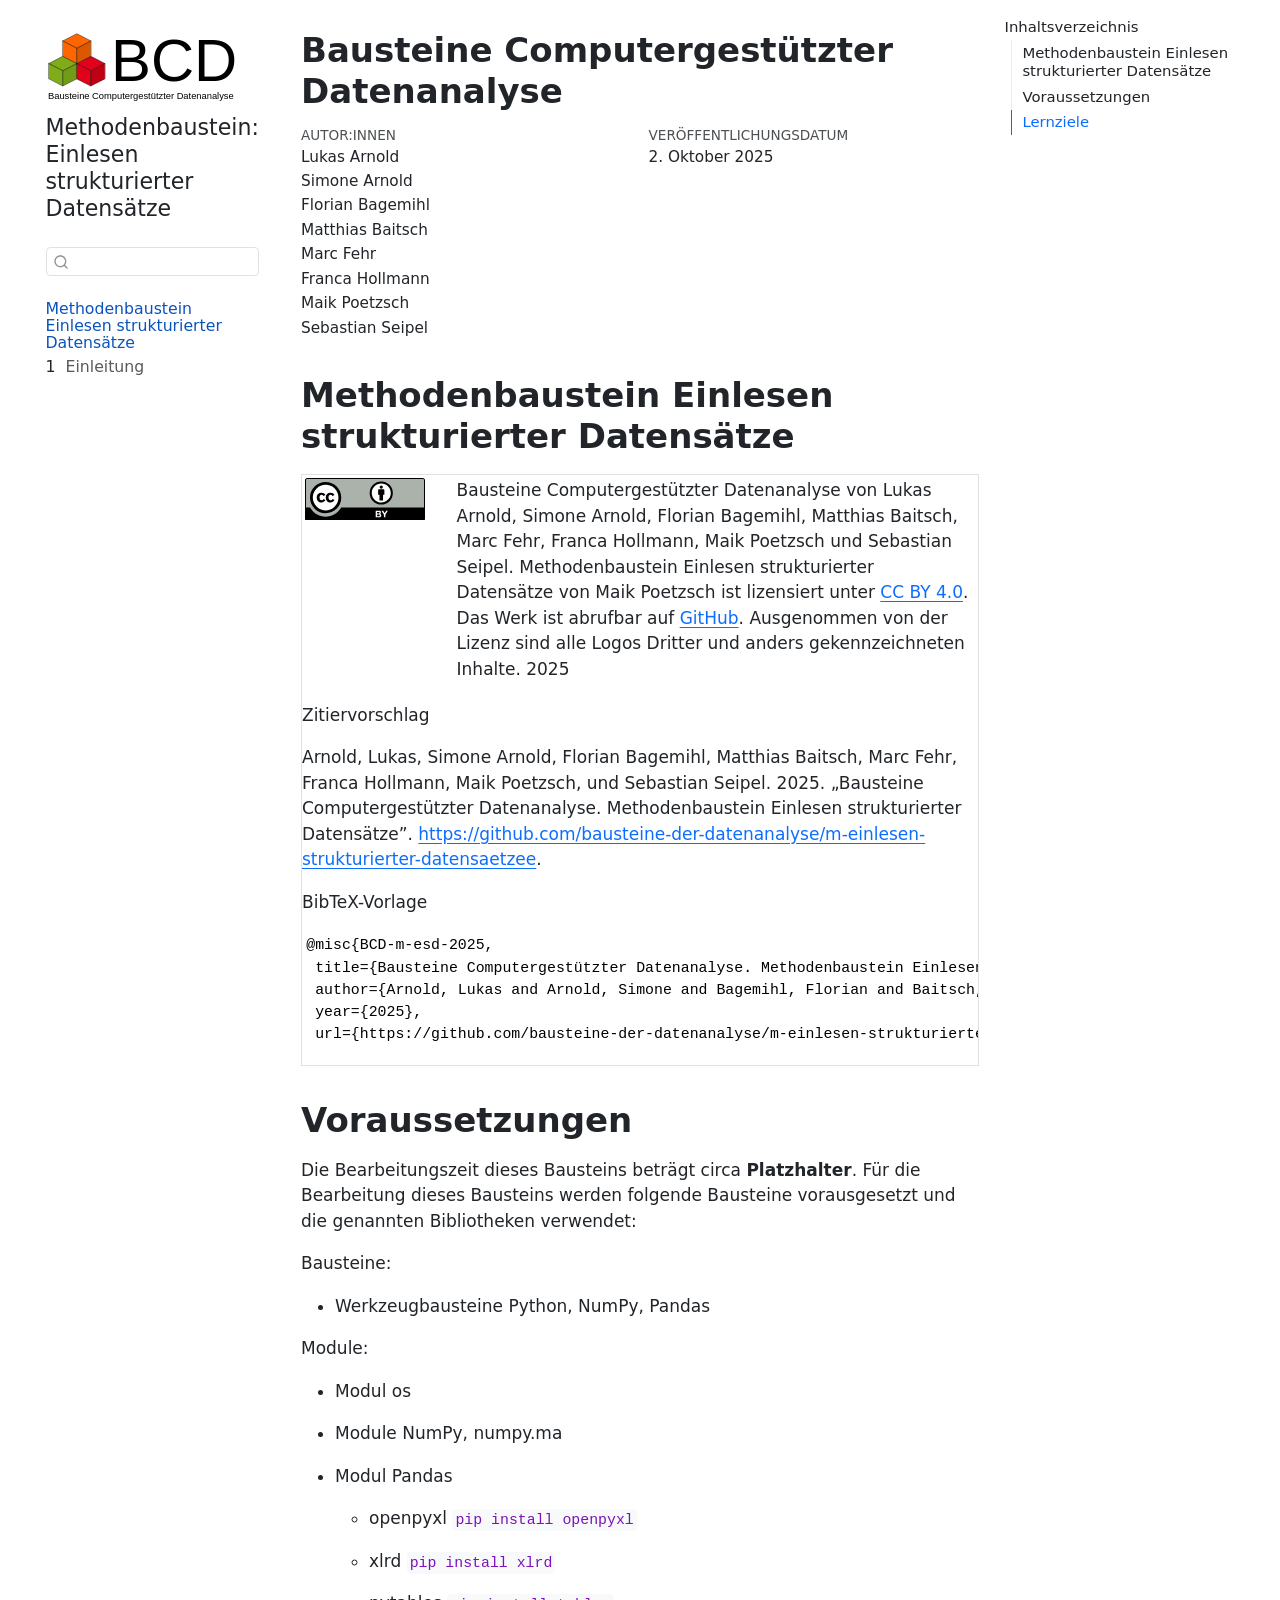
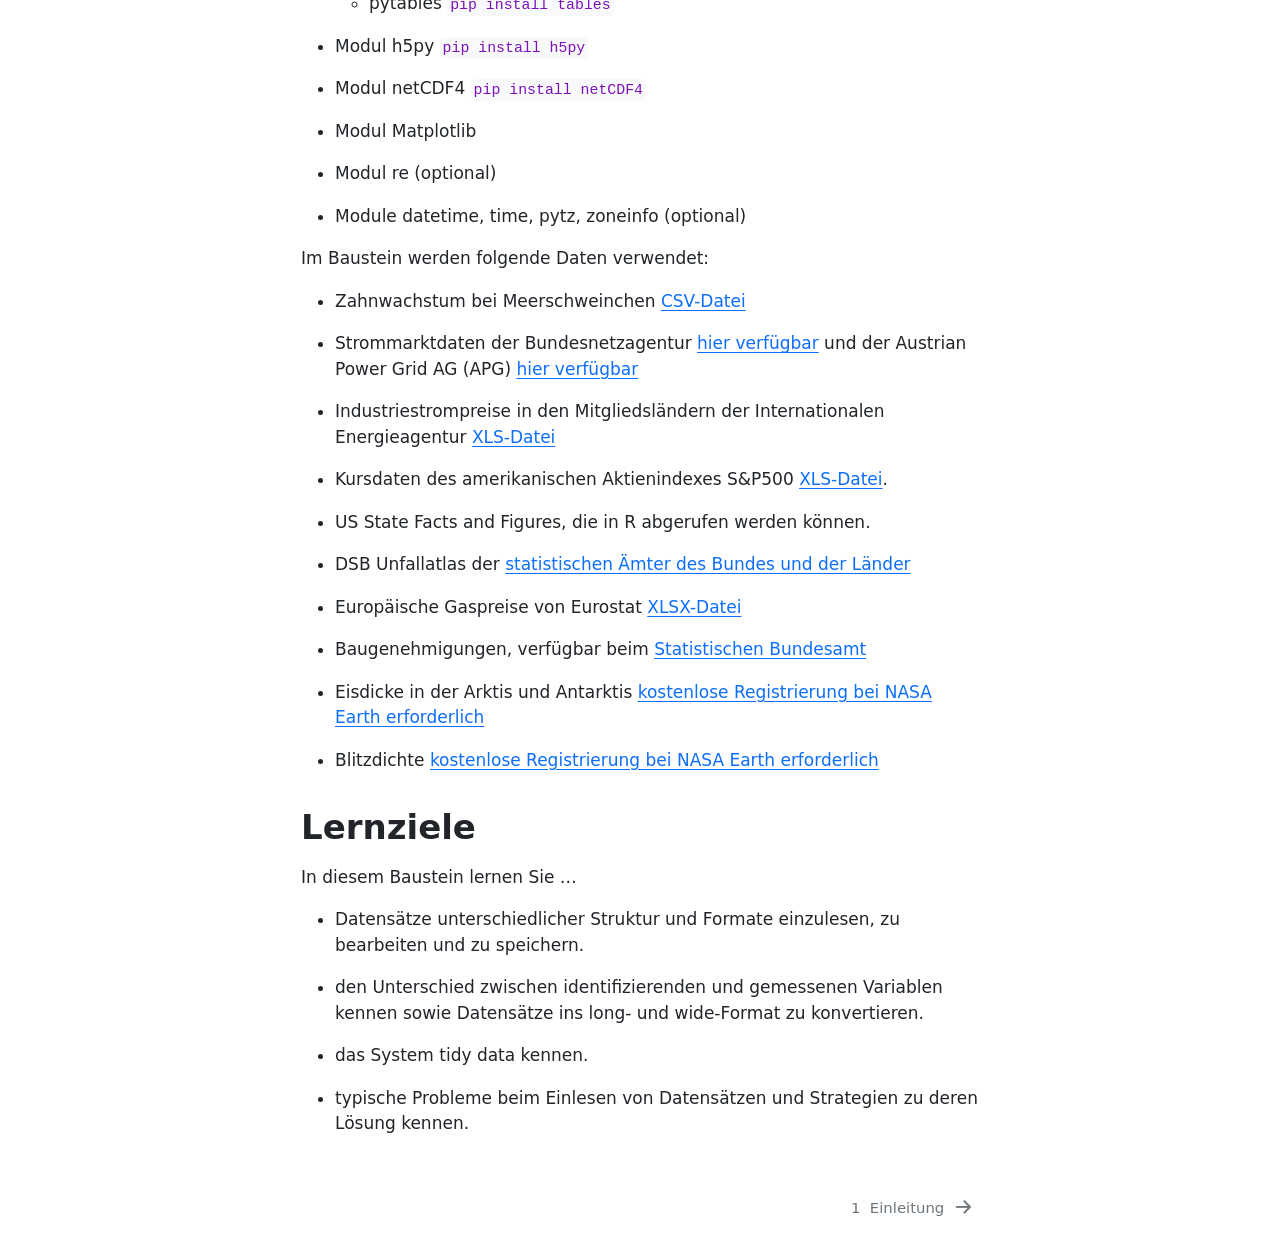
==== output/book/index.html @ f9f93ad9 "copy with englisch skript" ====
<!DOCTYPE html>
<html xmlns="http://www.w3.org/1999/xhtml" lang="de" xml:lang="de"><head>

<meta charset="utf-8">
<meta name="generator" content="quarto-1.6.42">

<meta name="viewport" content="width=device-width, initial-scale=1.0, user-scalable=yes">

<meta name="author" content="Lukas Arnold">
<meta name="author" content="Simone Arnold">
<meta name="author" content="Florian Bagemihl">
<meta name="author" content="Matthias Baitsch">
<meta name="author" content="Marc Fehr">
<meta name="author" content="Franca Hollmann">
<meta name="author" content="Maik Poetzsch">
<meta name="author" content="Sebastian Seipel">

<title>Bausteine Computergestützter Datenanalyse</title>
<style>
code{white-space: pre-wrap;}
span.smallcaps{font-variant: small-caps;}
div.columns{display: flex; gap: min(4vw, 1.5em);}
div.column{flex: auto; overflow-x: auto;}
div.hanging-indent{margin-left: 1.5em; text-indent: -1.5em;}
ul.task-list{list-style: none;}
ul.task-list li input[type="checkbox"] {
  width: 0.8em;
  margin: 0 0.8em 0.2em -1em; /* quarto-specific, see https://github.com/quarto-dev/quarto-cli/issues/4556 */ 
  vertical-align: middle;
}
</style>


<script src="site_libs/quarto-nav/quarto-nav.js"></script>
<script src="site_libs/quarto-nav/headroom.min.js"></script>
<script src="site_libs/clipboard/clipboard.min.js"></script>
<script src="site_libs/quarto-search/autocomplete.umd.js"></script>
<script src="site_libs/quarto-search/fuse.min.js"></script>
<script src="site_libs/quarto-search/quarto-search.js"></script>
<meta name="quarto:offset" content="./">
<link href="./skript/einlesen-strukturierter-datensaetze.html" rel="next">
<script src="site_libs/quarto-html/quarto.js"></script>
<script src="site_libs/quarto-html/popper.min.js"></script>
<script src="site_libs/quarto-html/tippy.umd.min.js"></script>
<script src="site_libs/quarto-html/anchor.min.js"></script>
<link href="site_libs/quarto-html/tippy.css" rel="stylesheet">
<link href="site_libs/quarto-html/quarto-syntax-highlighting-2f5df379a58b258e96c21c0638c20c03.css" rel="stylesheet" id="quarto-text-highlighting-styles">
<script src="site_libs/bootstrap/bootstrap.min.js"></script>
<link href="site_libs/bootstrap/bootstrap-icons.css" rel="stylesheet">
<link href="site_libs/bootstrap/bootstrap-41b50336b84d19d21e4f3e93c35ff765.min.css" rel="stylesheet" append-hash="true" id="quarto-bootstrap" data-mode="light">
<script id="quarto-search-options" type="application/json">{
  "location": "sidebar",
  "copy-button": false,
  "collapse-after": 3,
  "panel-placement": "start",
  "type": "textbox",
  "limit": 50,
  "keyboard-shortcut": [
    "f",
    "/",
    "s"
  ],
  "show-item-context": false,
  "language": {
    "search-no-results-text": "Keine Treffer",
    "search-matching-documents-text": "Treffer",
    "search-copy-link-title": "Link in die Suche kopieren",
    "search-hide-matches-text": "Zusätzliche Treffer verbergen",
    "search-more-match-text": "weitere Treffer in diesem Dokument",
    "search-more-matches-text": "weitere Treffer in diesem Dokument",
    "search-clear-button-title": "Zurücksetzen",
    "search-text-placeholder": "",
    "search-detached-cancel-button-title": "Abbrechen",
    "search-submit-button-title": "Abschicken",
    "search-label": "Suchen"
  }
}</script>
<link rel="shortcut icon" href="skript/00-bilder/favicon_bcd_new.svg">
<link rel="icon" type="image/x-icon" href="logo.ico">


</head>

<body class="nav-sidebar floating">

<div id="quarto-search-results"></div>
  <header id="quarto-header" class="headroom fixed-top">
  <nav class="quarto-secondary-nav">
    <div class="container-fluid d-flex">
      <button type="button" class="quarto-btn-toggle btn" data-bs-toggle="collapse" role="button" data-bs-target=".quarto-sidebar-collapse-item" aria-controls="quarto-sidebar" aria-expanded="false" aria-label="Seitenleiste umschalten" onclick="if (window.quartoToggleHeadroom) { window.quartoToggleHeadroom(); }">
        <i class="bi bi-layout-text-sidebar-reverse"></i>
      </button>
        <nav class="quarto-page-breadcrumbs" aria-label="breadcrumb"><ol class="breadcrumb"><li class="breadcrumb-item"><a href="./index.html">Methodenbaustein Einlesen strukturierter Datensätze</a></li></ol></nav>
        <a class="flex-grow-1" role="navigation" data-bs-toggle="collapse" data-bs-target=".quarto-sidebar-collapse-item" aria-controls="quarto-sidebar" aria-expanded="false" aria-label="Seitenleiste umschalten" onclick="if (window.quartoToggleHeadroom) { window.quartoToggleHeadroom(); }">      
        </a>
      <button type="button" class="btn quarto-search-button" aria-label="Suchen" onclick="window.quartoOpenSearch();">
        <i class="bi bi-search"></i>
      </button>
    </div>
  </nav>
</header>
<!-- content -->
<div id="quarto-content" class="quarto-container page-columns page-rows-contents page-layout-article">
<!-- sidebar -->
  <nav id="quarto-sidebar" class="sidebar collapse collapse-horizontal quarto-sidebar-collapse-item sidebar-navigation floating overflow-auto">
    <div class="pt-lg-2 mt-2 text-left sidebar-header sidebar-header-stacked">
      <a href="./index.html" class="sidebar-logo-link">
      <img src="./skript/00-bilder/logo_with_text_new.svg" alt="" class="sidebar-logo py-0 d-lg-inline d-none">
      </a>
    <div class="sidebar-title mb-0 py-0">
      <a href="./">Methodenbaustein: Einlesen strukturierter Datensätze</a> 
    </div>
      </div>
        <div class="mt-2 flex-shrink-0 align-items-center">
        <div class="sidebar-search">
        <div id="quarto-search" class="" title="Suchen"></div>
        </div>
        </div>
    <div class="sidebar-menu-container"> 
    <ul class="list-unstyled mt-1">
        <li class="sidebar-item">
  <div class="sidebar-item-container"> 
  <a href="./index.html" class="sidebar-item-text sidebar-link active">
 <span class="menu-text">Methodenbaustein Einlesen strukturierter Datensätze</span></a>
  </div>
</li>
        <li class="sidebar-item">
  <div class="sidebar-item-container"> 
  <a href="./skript/einlesen-strukturierter-datensaetze.html" class="sidebar-item-text sidebar-link">
 <span class="menu-text"><span class="chapter-number">1</span>&nbsp; <span class="chapter-title">Einleitung</span></span></a>
  </div>
</li>
    </ul>
    </div>
</nav>
<div id="quarto-sidebar-glass" class="quarto-sidebar-collapse-item" data-bs-toggle="collapse" data-bs-target=".quarto-sidebar-collapse-item"></div>
<!-- margin-sidebar -->
    <div id="quarto-margin-sidebar" class="sidebar margin-sidebar">
        <nav id="TOC" role="doc-toc" class="toc-active">
    <h2 id="toc-title">Inhaltsverzeichnis</h2>
   
  <ul>
  <li><a href="#methodenbaustein-einlesen-strukturierter-datensätze" id="toc-methodenbaustein-einlesen-strukturierter-datensätze" class="nav-link active" data-scroll-target="#methodenbaustein-einlesen-strukturierter-datensätze">Methodenbaustein Einlesen strukturierter Datensätze</a></li>
  <li><a href="#voraussetzungen" id="toc-voraussetzungen" class="nav-link" data-scroll-target="#voraussetzungen">Voraussetzungen</a></li>
  <li><a href="#lernziele" id="toc-lernziele" class="nav-link" data-scroll-target="#lernziele">Lernziele</a></li>
  </ul>
</nav>
    </div>
<!-- main -->
<main class="content" id="quarto-document-content">

<header id="title-block-header" class="quarto-title-block default">
<div class="quarto-title">
<h1 class="title">Bausteine Computergestützter Datenanalyse</h1>
</div>



<div class="quarto-title-meta">

    <div>
    <div class="quarto-title-meta-heading">Autor:innen</div>
    <div class="quarto-title-meta-contents">
             <p>Lukas Arnold </p>
             <p>Simone Arnold </p>
             <p>Florian Bagemihl </p>
             <p>Matthias Baitsch </p>
             <p>Marc Fehr </p>
             <p>Franca Hollmann </p>
             <p>Maik Poetzsch </p>
             <p>Sebastian Seipel </p>
          </div>
  </div>
    
    <div>
    <div class="quarto-title-meta-heading">Veröffentlichungsdatum</div>
    <div class="quarto-title-meta-contents">
      <p class="date">2. Oktober 2025</p>
    </div>
  </div>
  
    
  </div>
  


</header>


<section id="methodenbaustein-einlesen-strukturierter-datensätze" class="level1 unnumbered">
<h1 class="unnumbered">Methodenbaustein Einlesen strukturierter Datensätze</h1>
<div id="Lizenz" class="border">
<div>

</div>
<div class="quarto-layout-panel" data-layout="[20, 80]">
<div class="quarto-layout-row">
<div class="quarto-layout-cell" style="flex-basis: 20.0%;justify-content: center;">
<p><img src="skript/00-bilder/CC-BY.svg" class="img-fluid" alt="Symbol des Lizenzhinweises Creative Commons BY"></p>
</div>
<div class="quarto-layout-cell" style="flex-basis: 80.0%;justify-content: flex-start;">
<p>Bausteine Computergestützter Datenanalyse von Lukas Arnold, Simone Arnold, Florian Bagemihl, Matthias Baitsch, Marc Fehr, Franca Hollmann, Maik Poetzsch und Sebastian Seipel. Methodenbaustein Einlesen strukturierter Datensätze von Maik Poetzsch ist lizensiert unter <a href="https://creativecommons.org/licenses/by/4.0/deed.de">CC BY 4.0</a>. Das Werk ist abrufbar auf <a href="https://github.com/bausteine-der-datenanalyse/m-einlesen-strukturierter-datensaetze">GitHub</a>. Ausgenommen von der Lizenz sind alle Logos Dritter und anders gekennzeichneten Inhalte. 2025</p>
</div>
</div>
</div>
<p>Zitiervorschlag</p>
<p>Arnold, Lukas, Simone Arnold, Florian Bagemihl, Matthias Baitsch, Marc Fehr, Franca Hollmann, Maik Poetzsch, und Sebastian Seipel. 2025. „Bausteine Computergestützter Datenanalyse. Methodenbaustein Einlesen strukturierter Datensätze”. <a href="https://github.com/bausteine-der-datenanalyse/m-einlesen-strukturierter-datensaetzee" class="uri">https://github.com/bausteine-der-datenanalyse/m-einlesen-strukturierter-datensaetzee</a>.</p>
<p>BibTeX-Vorlage</p>
<pre><code>@misc{BCD-m-esd-2025,
 title={Bausteine Computergestützter Datenanalyse. Methodenbaustein Einlesen strukturierter Datensätze.},
 author={Arnold, Lukas and Arnold, Simone and Bagemihl, Florian and Baitsch, Matthias and Fehr, Marc and Hollmann, Franca and Poetzsch, Maik and Seipel, Sebastian},
 year={2025},
 url={https://github.com/bausteine-der-datenanalyse/m-einlesen-strukturierter-datensaetze}} </code></pre>
</div>
</section>
<section id="voraussetzungen" class="level1">
<h1>Voraussetzungen</h1>
<p>Die Bearbeitungszeit dieses Bausteins beträgt circa <strong>Platzhalter</strong>. Für die Bearbeitung dieses Bausteins werden folgende Bausteine vorausgesetzt und die genannten Bibliotheken verwendet:</p>
<p>Bausteine:</p>
<ul>
<li>Werkzeugbausteine Python, NumPy, Pandas</li>
</ul>
<p>Module:</p>
<ul>
<li><p>Modul os</p></li>
<li><p>Module NumPy, numpy.ma</p></li>
<li><p>Modul Pandas</p>
<ul>
<li><p>openpyxl <code>pip install openpyxl</code></p></li>
<li><p>xlrd <code>pip install xlrd</code></p></li>
<li><p>pytables <code>pip install tables</code></p></li>
</ul></li>
<li><p>Modul h5py <code>pip install h5py</code></p></li>
<li><p>Modul netCDF4 <code>pip install netCDF4</code></p></li>
<li><p>Modul Matplotlib</p></li>
<li><p>Modul re (optional)</p></li>
<li><p>Module datetime, time, pytz, zoneinfo (optional)</p></li>
</ul>
<p>Im Baustein werden folgende Daten verwendet:</p>
<ul>
<li><p>Zahnwachstum bei Meerschweinchen <a href="https://github.com/vincentarelbundock/Rdatasets/blob/master/csv/datasets/ToothGrowth.csv">CSV-Datei</a></p></li>
<li><p>Strommarktdaten der Bundesnetzagentur <a href="https://www.smard.de/home/downloadcenter/download-marktdaten/">hier verfügbar</a> und der Austrian Power Grid AG (APG) <a href="https://markttransparenz.apg.at/de/markt/Markttransparenz/erzeugung/Erzeugung-pro-Typ">hier verfügbar</a></p></li>
<li><p>Industriestrompreise in den Mitgliedsländern der Internationalen Energieagentur <a href="https://www.gov.uk/government/uploads/system/uploads/attachment_data/file/670121/table_531.xls">XLS-Datei</a></p></li>
<li><p>Kursdaten des amerikanischen Aktienindexes S&amp;P500 <a href="https://img1.wsimg.com/blobby/go/e5e77e0b-59d1-44d9-ab25-4763ac982e53/downloads/ie_data.xls?ver=1712069253887">XLS-Datei</a>.</p></li>
<li><p>US State Facts and Figures, die in R abgerufen werden können.</p></li>
<li><p>DSB Unfallatlas der <a href="https://unfallatlas.statistikportal.de/">statistischen Ämter des Bundes und der Länder</a></p></li>
<li><p>Europäische Gaspreise von Eurostat <a href="https://ec.europa.eu/eurostat/statistics-explained/images/3/32/SE_figures_for_Gas_2023S2_v3.xlsx.">XLSX-Datei</a></p></li>
<li><p>Baugenehmigungen, verfügbar beim <a href="https://www-genesis.destatis.de/datenbank/online/table/31111-0006/sequenz=tabelleErgebnis&amp;selectionname=31111-0006&amp;zeitscheiben=1">Statistischen Bundesamt</a></p></li>
<li><p>Eisdicke in der Arktis und Antarktis <a href="https://nsidc.org/data/ilatm1b/versions/2#anchor-data-access-tools">kostenlose Registrierung bei NASA Earth erforderlich</a></p></li>
<li><p>Blitzdichte <a href="https://www.earthdata.nasa.gov/data/catalog/ghrc-daac-lohrfc-2.3.2015">kostenlose Registrierung bei NASA Earth erforderlich</a></p></li>
</ul>
</section>
<section id="lernziele" class="level1">
<h1>Lernziele</h1>
<p>In diesem Baustein lernen Sie …</p>
<ul>
<li><p>Datensätze unterschiedlicher Struktur und Formate einzulesen, zu bearbeiten und zu speichern.</p></li>
<li><p>den Unterschied zwischen identifizierenden und gemessenen Variablen kennen sowie Datensätze ins long- und wide-Format zu konvertieren.</p></li>
<li><p>das System tidy data kennen.</p></li>
<li><p>typische Probleme beim Einlesen von Datensätzen und Strategien zu deren Lösung kennen.</p></li>
</ul>


</section>

</main> <!-- /main -->
<script id="quarto-html-after-body" type="application/javascript">
window.document.addEventListener("DOMContentLoaded", function (event) {
  const toggleBodyColorMode = (bsSheetEl) => {
    const mode = bsSheetEl.getAttribute("data-mode");
    const bodyEl = window.document.querySelector("body");
    if (mode === "dark") {
      bodyEl.classList.add("quarto-dark");
      bodyEl.classList.remove("quarto-light");
    } else {
      bodyEl.classList.add("quarto-light");
      bodyEl.classList.remove("quarto-dark");
    }
  }
  const toggleBodyColorPrimary = () => {
    const bsSheetEl = window.document.querySelector("link#quarto-bootstrap");
    if (bsSheetEl) {
      toggleBodyColorMode(bsSheetEl);
    }
  }
  toggleBodyColorPrimary();  
  const icon = "";
  const anchorJS = new window.AnchorJS();
  anchorJS.options = {
    placement: 'right',
    icon: icon
  };
  anchorJS.add('.anchored');
  const isCodeAnnotation = (el) => {
    for (const clz of el.classList) {
      if (clz.startsWith('code-annotation-')) {                     
        return true;
      }
    }
    return false;
  }
  const onCopySuccess = function(e) {
    // button target
    const button = e.trigger;
    // don't keep focus
    button.blur();
    // flash "checked"
    button.classList.add('code-copy-button-checked');
    var currentTitle = button.getAttribute("title");
    button.setAttribute("title", "Kopiert");
    let tooltip;
    if (window.bootstrap) {
      button.setAttribute("data-bs-toggle", "tooltip");
      button.setAttribute("data-bs-placement", "left");
      button.setAttribute("data-bs-title", "Kopiert");
      tooltip = new bootstrap.Tooltip(button, 
        { trigger: "manual", 
          customClass: "code-copy-button-tooltip",
          offset: [0, -8]});
      tooltip.show();    
    }
    setTimeout(function() {
      if (tooltip) {
        tooltip.hide();
        button.removeAttribute("data-bs-title");
        button.removeAttribute("data-bs-toggle");
        button.removeAttribute("data-bs-placement");
      }
      button.setAttribute("title", currentTitle);
      button.classList.remove('code-copy-button-checked');
    }, 1000);
    // clear code selection
    e.clearSelection();
  }
  const getTextToCopy = function(trigger) {
      const codeEl = trigger.previousElementSibling.cloneNode(true);
      for (const childEl of codeEl.children) {
        if (isCodeAnnotation(childEl)) {
          childEl.remove();
        }
      }
      return codeEl.innerText;
  }
  const clipboard = new window.ClipboardJS('.code-copy-button:not([data-in-quarto-modal])', {
    text: getTextToCopy
  });
  clipboard.on('success', onCopySuccess);
  if (window.document.getElementById('quarto-embedded-source-code-modal')) {
    const clipboardModal = new window.ClipboardJS('.code-copy-button[data-in-quarto-modal]', {
      text: getTextToCopy,
      container: window.document.getElementById('quarto-embedded-source-code-modal')
    });
    clipboardModal.on('success', onCopySuccess);
  }
    var localhostRegex = new RegExp(/^(?:http|https):\/\/localhost\:?[0-9]*\//);
    var mailtoRegex = new RegExp(/^mailto:/);
      var filterRegex = new RegExp('/' + window.location.host + '/');
    var isInternal = (href) => {
        return filterRegex.test(href) || localhostRegex.test(href) || mailtoRegex.test(href);
    }
    // Inspect non-navigation links and adorn them if external
 	var links = window.document.querySelectorAll('a[href]:not(.nav-link):not(.navbar-brand):not(.toc-action):not(.sidebar-link):not(.sidebar-item-toggle):not(.pagination-link):not(.no-external):not([aria-hidden]):not(.dropdown-item):not(.quarto-navigation-tool):not(.about-link)');
    for (var i=0; i<links.length; i++) {
      const link = links[i];
      if (!isInternal(link.href)) {
        // undo the damage that might have been done by quarto-nav.js in the case of
        // links that we want to consider external
        if (link.dataset.originalHref !== undefined) {
          link.href = link.dataset.originalHref;
        }
      }
    }
  function tippyHover(el, contentFn, onTriggerFn, onUntriggerFn) {
    const config = {
      allowHTML: true,
      maxWidth: 500,
      delay: 100,
      arrow: false,
      appendTo: function(el) {
          return el.parentElement;
      },
      interactive: true,
      interactiveBorder: 10,
      theme: 'quarto',
      placement: 'bottom-start',
    };
    if (contentFn) {
      config.content = contentFn;
    }
    if (onTriggerFn) {
      config.onTrigger = onTriggerFn;
    }
    if (onUntriggerFn) {
      config.onUntrigger = onUntriggerFn;
    }
    window.tippy(el, config); 
  }
  const noterefs = window.document.querySelectorAll('a[role="doc-noteref"]');
  for (var i=0; i<noterefs.length; i++) {
    const ref = noterefs[i];
    tippyHover(ref, function() {
      // use id or data attribute instead here
      let href = ref.getAttribute('data-footnote-href') || ref.getAttribute('href');
      try { href = new URL(href).hash; } catch {}
      const id = href.replace(/^#\/?/, "");
      const note = window.document.getElementById(id);
      if (note) {
        return note.innerHTML;
      } else {
        return "";
      }
    });
  }
  const xrefs = window.document.querySelectorAll('a.quarto-xref');
  const processXRef = (id, note) => {
    // Strip column container classes
    const stripColumnClz = (el) => {
      el.classList.remove("page-full", "page-columns");
      if (el.children) {
        for (const child of el.children) {
          stripColumnClz(child);
        }
      }
    }
    stripColumnClz(note)
    if (id === null || id.startsWith('sec-')) {
      // Special case sections, only their first couple elements
      const container = document.createElement("div");
      if (note.children && note.children.length > 2) {
        container.appendChild(note.children[0].cloneNode(true));
        for (let i = 1; i < note.children.length; i++) {
          const child = note.children[i];
          if (child.tagName === "P" && child.innerText === "") {
            continue;
          } else {
            container.appendChild(child.cloneNode(true));
            break;
          }
        }
        if (window.Quarto?.typesetMath) {
          window.Quarto.typesetMath(container);
        }
        return container.innerHTML
      } else {
        if (window.Quarto?.typesetMath) {
          window.Quarto.typesetMath(note);
        }
        return note.innerHTML;
      }
    } else {
      // Remove any anchor links if they are present
      const anchorLink = note.querySelector('a.anchorjs-link');
      if (anchorLink) {
        anchorLink.remove();
      }
      if (window.Quarto?.typesetMath) {
        window.Quarto.typesetMath(note);
      }
      if (note.classList.contains("callout")) {
        return note.outerHTML;
      } else {
        return note.innerHTML;
      }
    }
  }
  for (var i=0; i<xrefs.length; i++) {
    const xref = xrefs[i];
    tippyHover(xref, undefined, function(instance) {
      instance.disable();
      let url = xref.getAttribute('href');
      let hash = undefined; 
      if (url.startsWith('#')) {
        hash = url;
      } else {
        try { hash = new URL(url).hash; } catch {}
      }
      if (hash) {
        const id = hash.replace(/^#\/?/, "");
        const note = window.document.getElementById(id);
        if (note !== null) {
          try {
            const html = processXRef(id, note.cloneNode(true));
            instance.setContent(html);
          } finally {
            instance.enable();
            instance.show();
          }
        } else {
          // See if we can fetch this
          fetch(url.split('#')[0])
          .then(res => res.text())
          .then(html => {
            const parser = new DOMParser();
            const htmlDoc = parser.parseFromString(html, "text/html");
            const note = htmlDoc.getElementById(id);
            if (note !== null) {
              const html = processXRef(id, note);
              instance.setContent(html);
            } 
          }).finally(() => {
            instance.enable();
            instance.show();
          });
        }
      } else {
        // See if we can fetch a full url (with no hash to target)
        // This is a special case and we should probably do some content thinning / targeting
        fetch(url)
        .then(res => res.text())
        .then(html => {
          const parser = new DOMParser();
          const htmlDoc = parser.parseFromString(html, "text/html");
          const note = htmlDoc.querySelector('main.content');
          if (note !== null) {
            // This should only happen for chapter cross references
            // (since there is no id in the URL)
            // remove the first header
            if (note.children.length > 0 && note.children[0].tagName === "HEADER") {
              note.children[0].remove();
            }
            const html = processXRef(null, note);
            instance.setContent(html);
          } 
        }).finally(() => {
          instance.enable();
          instance.show();
        });
      }
    }, function(instance) {
    });
  }
      let selectedAnnoteEl;
      const selectorForAnnotation = ( cell, annotation) => {
        let cellAttr = 'data-code-cell="' + cell + '"';
        let lineAttr = 'data-code-annotation="' +  annotation + '"';
        const selector = 'span[' + cellAttr + '][' + lineAttr + ']';
        return selector;
      }
      const selectCodeLines = (annoteEl) => {
        const doc = window.document;
        const targetCell = annoteEl.getAttribute("data-target-cell");
        const targetAnnotation = annoteEl.getAttribute("data-target-annotation");
        const annoteSpan = window.document.querySelector(selectorForAnnotation(targetCell, targetAnnotation));
        const lines = annoteSpan.getAttribute("data-code-lines").split(",");
        const lineIds = lines.map((line) => {
          return targetCell + "-" + line;
        })
        let top = null;
        let height = null;
        let parent = null;
        if (lineIds.length > 0) {
            //compute the position of the single el (top and bottom and make a div)
            const el = window.document.getElementById(lineIds[0]);
            top = el.offsetTop;
            height = el.offsetHeight;
            parent = el.parentElement.parentElement;
          if (lineIds.length > 1) {
            const lastEl = window.document.getElementById(lineIds[lineIds.length - 1]);
            const bottom = lastEl.offsetTop + lastEl.offsetHeight;
            height = bottom - top;
          }
          if (top !== null && height !== null && parent !== null) {
            // cook up a div (if necessary) and position it 
            let div = window.document.getElementById("code-annotation-line-highlight");
            if (div === null) {
              div = window.document.createElement("div");
              div.setAttribute("id", "code-annotation-line-highlight");
              div.style.position = 'absolute';
              parent.appendChild(div);
            }
            div.style.top = top - 2 + "px";
            div.style.height = height + 4 + "px";
            div.style.left = 0;
            let gutterDiv = window.document.getElementById("code-annotation-line-highlight-gutter");
            if (gutterDiv === null) {
              gutterDiv = window.document.createElement("div");
              gutterDiv.setAttribute("id", "code-annotation-line-highlight-gutter");
              gutterDiv.style.position = 'absolute';
              const codeCell = window.document.getElementById(targetCell);
              const gutter = codeCell.querySelector('.code-annotation-gutter');
              gutter.appendChild(gutterDiv);
            }
            gutterDiv.style.top = top - 2 + "px";
            gutterDiv.style.height = height + 4 + "px";
          }
          selectedAnnoteEl = annoteEl;
        }
      };
      const unselectCodeLines = () => {
        const elementsIds = ["code-annotation-line-highlight", "code-annotation-line-highlight-gutter"];
        elementsIds.forEach((elId) => {
          const div = window.document.getElementById(elId);
          if (div) {
            div.remove();
          }
        });
        selectedAnnoteEl = undefined;
      };
        // Handle positioning of the toggle
    window.addEventListener(
      "resize",
      throttle(() => {
        elRect = undefined;
        if (selectedAnnoteEl) {
          selectCodeLines(selectedAnnoteEl);
        }
      }, 10)
    );
    function throttle(fn, ms) {
    let throttle = false;
    let timer;
      return (...args) => {
        if(!throttle) { // first call gets through
            fn.apply(this, args);
            throttle = true;
        } else { // all the others get throttled
            if(timer) clearTimeout(timer); // cancel #2
            timer = setTimeout(() => {
              fn.apply(this, args);
              timer = throttle = false;
            }, ms);
        }
      };
    }
      // Attach click handler to the DT
      const annoteDls = window.document.querySelectorAll('dt[data-target-cell]');
      for (const annoteDlNode of annoteDls) {
        annoteDlNode.addEventListener('click', (event) => {
          const clickedEl = event.target;
          if (clickedEl !== selectedAnnoteEl) {
            unselectCodeLines();
            const activeEl = window.document.querySelector('dt[data-target-cell].code-annotation-active');
            if (activeEl) {
              activeEl.classList.remove('code-annotation-active');
            }
            selectCodeLines(clickedEl);
            clickedEl.classList.add('code-annotation-active');
          } else {
            // Unselect the line
            unselectCodeLines();
            clickedEl.classList.remove('code-annotation-active');
          }
        });
      }
  const findCites = (el) => {
    const parentEl = el.parentElement;
    if (parentEl) {
      const cites = parentEl.dataset.cites;
      if (cites) {
        return {
          el,
          cites: cites.split(' ')
        };
      } else {
        return findCites(el.parentElement)
      }
    } else {
      return undefined;
    }
  };
  var bibliorefs = window.document.querySelectorAll('a[role="doc-biblioref"]');
  for (var i=0; i<bibliorefs.length; i++) {
    const ref = bibliorefs[i];
    const citeInfo = findCites(ref);
    if (citeInfo) {
      tippyHover(citeInfo.el, function() {
        var popup = window.document.createElement('div');
        citeInfo.cites.forEach(function(cite) {
          var citeDiv = window.document.createElement('div');
          citeDiv.classList.add('hanging-indent');
          citeDiv.classList.add('csl-entry');
          var biblioDiv = window.document.getElementById('ref-' + cite);
          if (biblioDiv) {
            citeDiv.innerHTML = biblioDiv.innerHTML;
          }
          popup.appendChild(citeDiv);
        });
        return popup.innerHTML;
      });
    }
  }
});
</script>
<nav class="page-navigation">
  <div class="nav-page nav-page-previous">
  </div>
  <div class="nav-page nav-page-next">
      <a href="./skript/einlesen-strukturierter-datensaetze.html" class="pagination-link" aria-label="Einleitung">
        <span class="nav-page-text"><span class="chapter-number">1</span>&nbsp; <span class="chapter-title">Einleitung</span></span> <i class="bi bi-arrow-right-short"></i>
      </a>
  </div>
</nav>
</div> <!-- /content -->




</body></html>
---- output/book/site_libs/quarto-html/tippy.css ----
.tippy-box[data-animation=fade][data-state=hidden]{opacity:0}[data-tippy-root]{max-width:calc(100vw - 10px)}.tippy-box{position:relative;background-color:#333;color:#fff;border-radius:4px;font-size:14px;line-height:1.4;white-space:normal;outline:0;transition-property:transform,visibility,opacity}.tippy-box[data-placement^=top]>.tippy-arrow{bottom:0}.tippy-box[data-placement^=top]>.tippy-arrow:before{bottom:-7px;left:0;border-width:8px 8px 0;border-top-color:initial;transform-origin:center top}.tippy-box[data-placement^=bottom]>.tippy-arrow{top:0}.tippy-box[data-placement^=bottom]>.tippy-arrow:before{top:-7px;left:0;border-width:0 8px 8px;border-bottom-color:initial;transform-origin:center bottom}.tippy-box[data-placement^=left]>.tippy-arrow{right:0}.tippy-box[data-placement^=left]>.tippy-arrow:before{border-width:8px 0 8px 8px;border-left-color:initial;right:-7px;transform-origin:center left}.tippy-box[data-placement^=right]>.tippy-arrow{left:0}.tippy-box[data-placement^=right]>.tippy-arrow:before{left:-7px;border-width:8px 8px 8px 0;border-right-color:initial;transform-origin:center right}.tippy-box[data-inertia][data-state=visible]{transition-timing-function:cubic-bezier(.54,1.5,.38,1.11)}.tippy-arrow{width:16px;height:16px;color:#333}.tippy-arrow:before{content:"";position:absolute;border-color:transparent;border-style:solid}.tippy-content{position:relative;padding:5px 9px;z-index:1}
---- output/book/site_libs/quarto-html/quarto-syntax-highlighting-2f5df379a58b258e96c21c0638c20c03.css ----
/* quarto syntax highlight colors */
:root {
  --quarto-hl-ot-color: #003B4F;
  --quarto-hl-at-color: #657422;
  --quarto-hl-ss-color: #20794D;
  --quarto-hl-an-color: #5E5E5E;
  --quarto-hl-fu-color: #4758AB;
  --quarto-hl-st-color: #20794D;
  --quarto-hl-cf-color: #003B4F;
  --quarto-hl-op-color: #5E5E5E;
  --quarto-hl-er-color: #AD0000;
  --quarto-hl-bn-color: #AD0000;
  --quarto-hl-al-color: #AD0000;
  --quarto-hl-va-color: #111111;
  --quarto-hl-bu-color: inherit;
  --quarto-hl-ex-color: inherit;
  --quarto-hl-pp-color: #AD0000;
  --quarto-hl-in-color: #5E5E5E;
  --quarto-hl-vs-color: #20794D;
  --quarto-hl-wa-color: #5E5E5E;
  --quarto-hl-do-color: #5E5E5E;
  --quarto-hl-im-color: #00769E;
  --quarto-hl-ch-color: #20794D;
  --quarto-hl-dt-color: #AD0000;
  --quarto-hl-fl-color: #AD0000;
  --quarto-hl-co-color: #5E5E5E;
  --quarto-hl-cv-color: #5E5E5E;
  --quarto-hl-cn-color: #8f5902;
  --quarto-hl-sc-color: #5E5E5E;
  --quarto-hl-dv-color: #AD0000;
  --quarto-hl-kw-color: #003B4F;
}

/* other quarto variables */
:root {
  --quarto-font-monospace: SFMono-Regular, Menlo, Monaco, Consolas, "Liberation Mono", "Courier New", monospace;
}

pre > code.sourceCode > span {
  color: #003B4F;
}

code span {
  color: #003B4F;
}

code.sourceCode > span {
  color: #003B4F;
}

div.sourceCode,
div.sourceCode pre.sourceCode {
  color: #003B4F;
}

code span.ot {
  color: #003B4F;
  font-style: inherit;
}

code span.at {
  color: #657422;
  font-style: inherit;
}

code span.ss {
  color: #20794D;
  font-style: inherit;
}

code span.an {
  color: #5E5E5E;
  font-style: inherit;
}

code span.fu {
  color: #4758AB;
  font-style: inherit;
}

code span.st {
  color: #20794D;
  font-style: inherit;
}

code span.cf {
  color: #003B4F;
  font-weight: bold;
  font-style: inherit;
}

code span.op {
  color: #5E5E5E;
  font-style: inherit;
}

code span.er {
  color: #AD0000;
  font-style: inherit;
}

code span.bn {
  color: #AD0000;
  font-style: inherit;
}

code span.al {
  color: #AD0000;
  font-style: inherit;
}

code span.va {
  color: #111111;
  font-style: inherit;
}

code span.bu {
  font-style: inherit;
}

code span.ex {
  font-style: inherit;
}

code span.pp {
  color: #AD0000;
  font-style: inherit;
}

code span.in {
  color: #5E5E5E;
  font-style: inherit;
}

code span.vs {
  color: #20794D;
  font-style: inherit;
}

code span.wa {
  color: #5E5E5E;
  font-style: italic;
}

code span.do {
  color: #5E5E5E;
  font-style: italic;
}

code span.im {
  color: #00769E;
  font-style: inherit;
}

code span.ch {
  color: #20794D;
  font-style: inherit;
}

code span.dt {
  color: #AD0000;
  font-style: inherit;
}

code span.fl {
  color: #AD0000;
  font-style: inherit;
}

code span.co {
  color: #5E5E5E;
  font-style: inherit;
}

code span.cv {
  color: #5E5E5E;
  font-style: italic;
}

code span.cn {
  color: #8f5902;
  font-style: inherit;
}

code span.sc {
  color: #5E5E5E;
  font-style: inherit;
}

code span.dv {
  color: #AD0000;
  font-style: inherit;
}

code span.kw {
  color: #003B4F;
  font-weight: bold;
  font-style: inherit;
}

.prevent-inlining {
  content: "</";
}

/*# sourceMappingURL=35eb38a806ee71ea6d2563be2308c832.css.map */
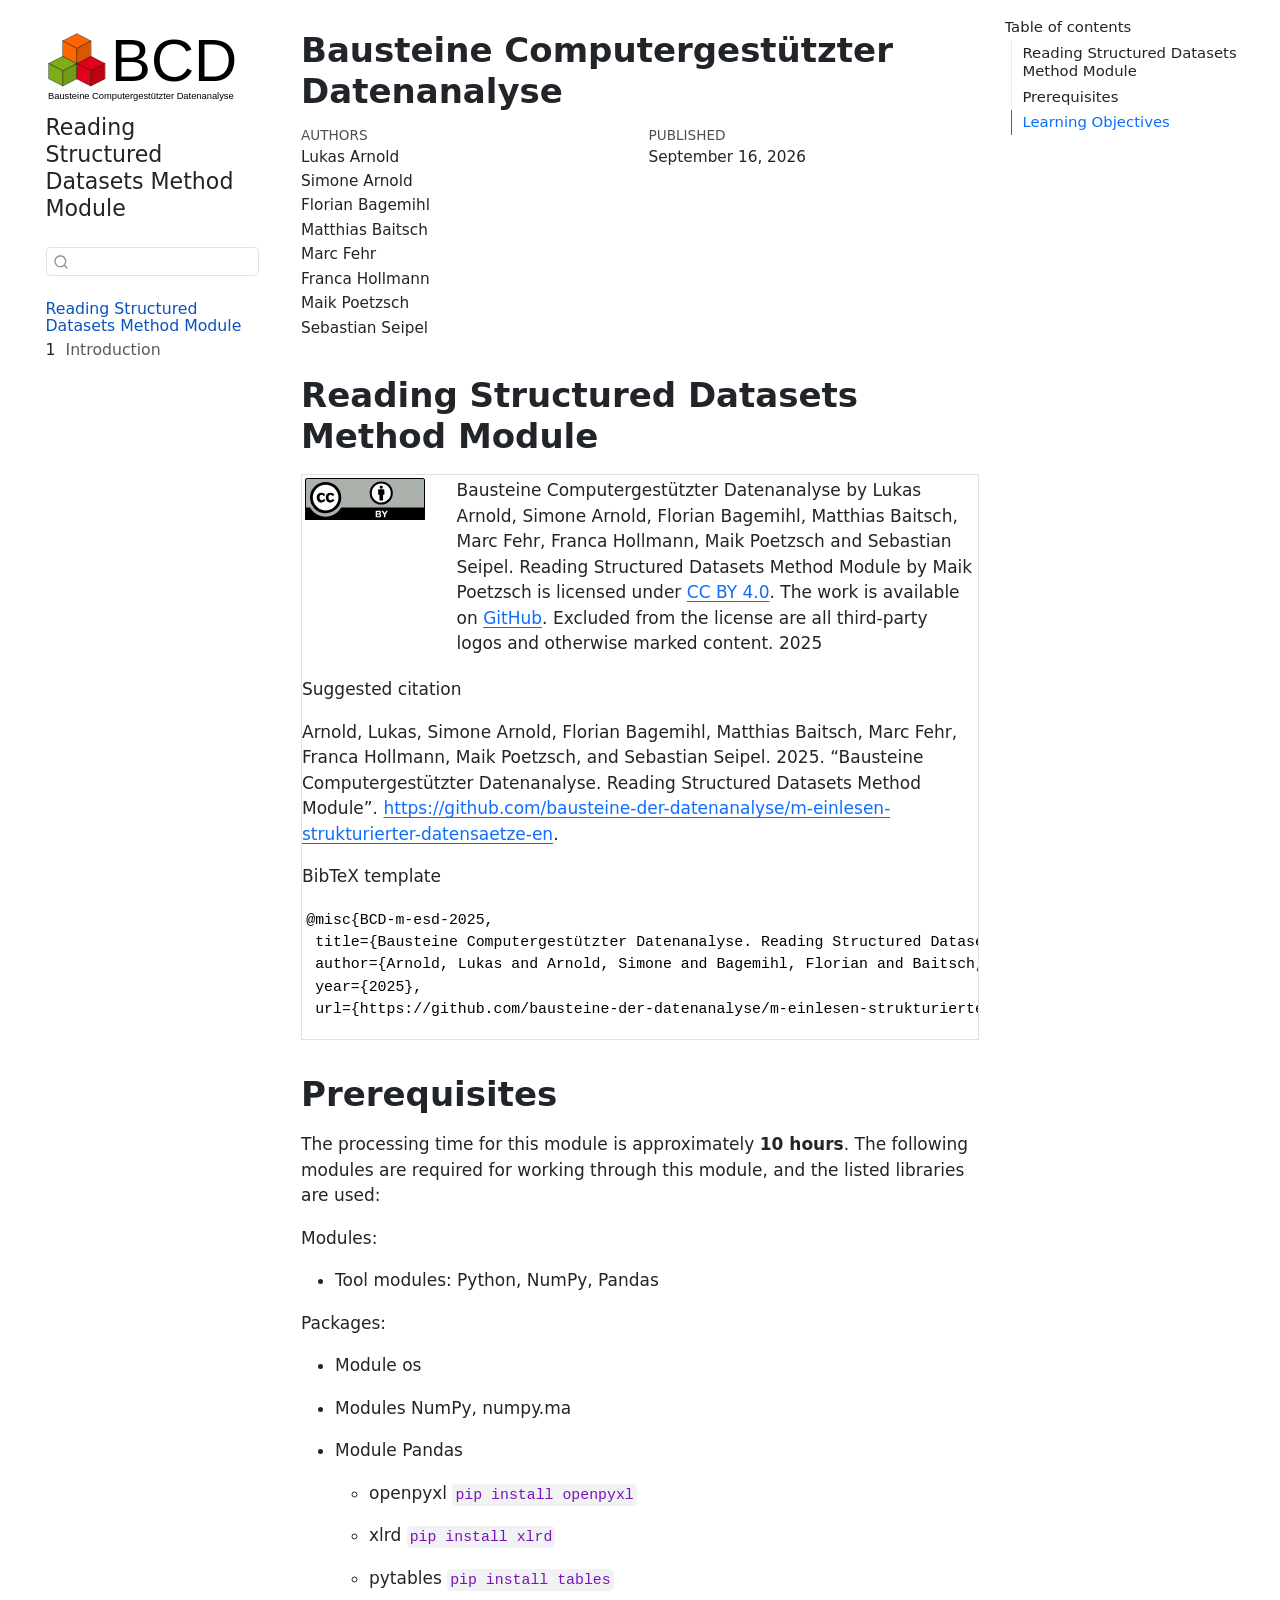
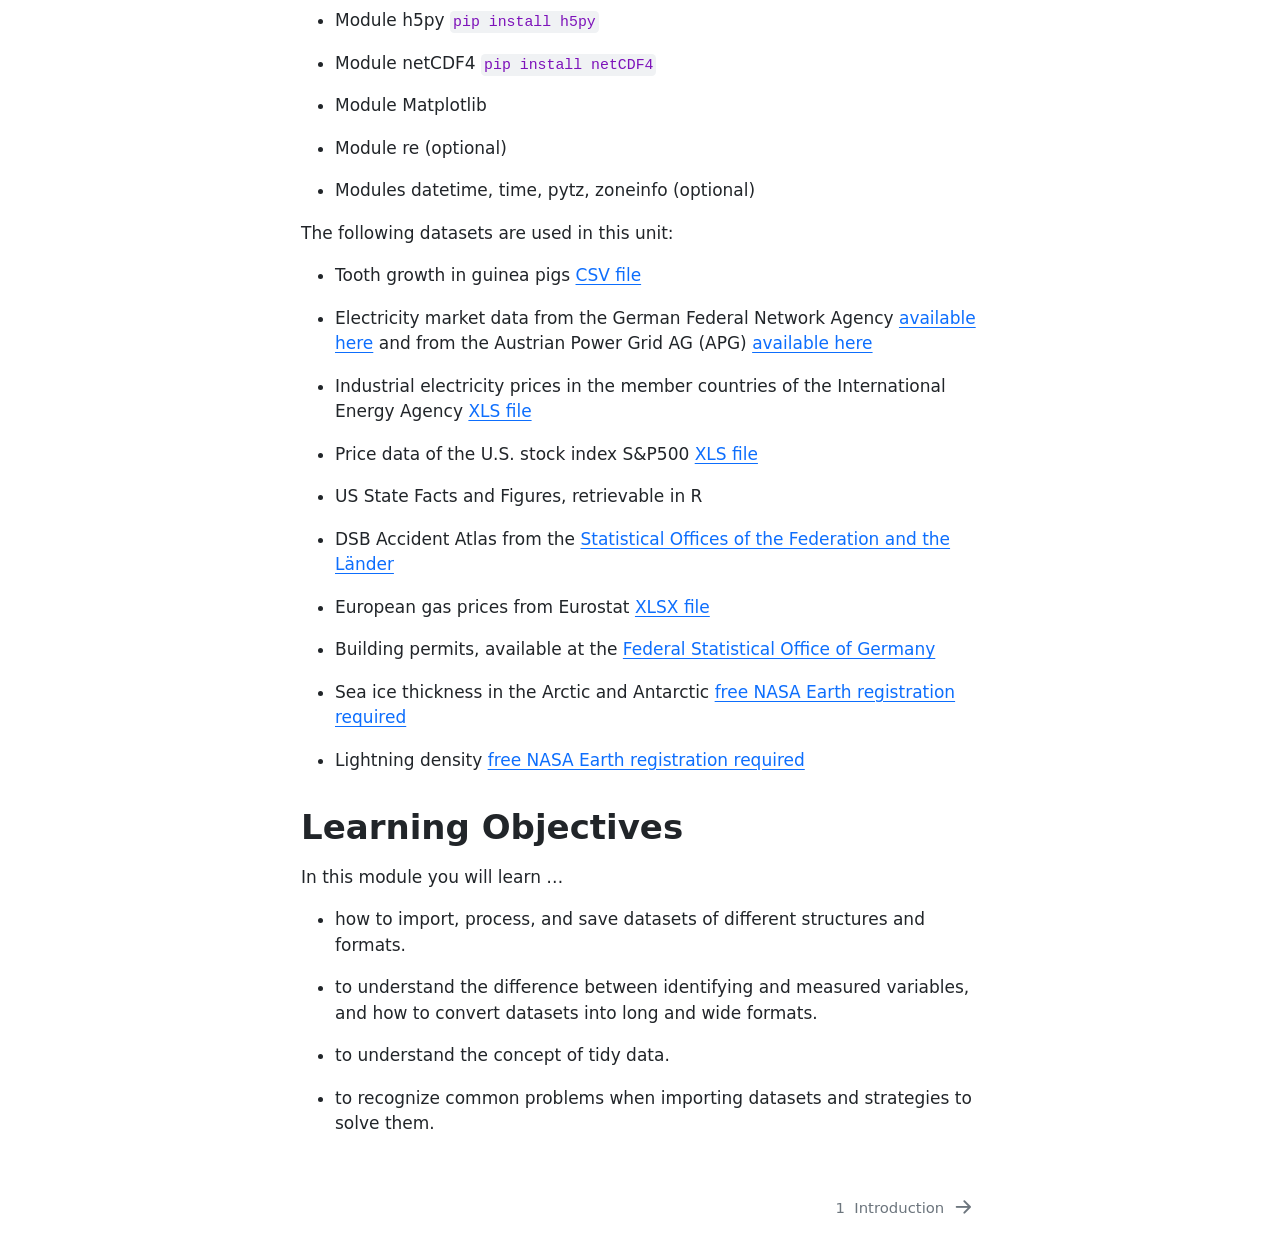
==== commit 34af691d: "CI added changes 2026-09-16 09:57:06" ====
--- a/output/book/index.html
+++ b/output/book/index.html
@@ -1,8 +1,8 @@
 <!DOCTYPE html>
-<html xmlns="http://www.w3.org/1999/xhtml" lang="de" xml:lang="de"><head>
+<html xmlns="http://www.w3.org/1999/xhtml" lang="en" xml:lang="en"><head>
 
 <meta charset="utf-8">
-<meta name="generator" content="quarto-1.6.42">
+<meta name="generator" content="quarto-1.10.18">
 
 <meta name="viewport" content="width=device-width, initial-scale=1.0, user-scalable=yes">
 
@@ -14,13 +14,20 @@
 <meta name="author" content="Franca Hollmann">
 <meta name="author" content="Maik Poetzsch">
 <meta name="author" content="Sebastian Seipel">
+<meta name="dcterms.date" content="2026-09-16">
 
 <title>Bausteine Computergestützter Datenanalyse</title>
 <style>
-code{white-space: pre-wrap;}
+/* Default styles provided by pandoc.
+** See https://pandoc.org/MANUAL.html#variables-for-html for config info.
+*/
 span.smallcaps{font-variant: small-caps;}
-div.columns{display: flex; gap: min(4vw, 1.5em);}
-div.column{flex: auto; overflow-x: auto;}
+div.columns{display: flex; gap: 1.5em;}
+div.column{flex: auto;}
+@media screen {
+div.columns{gap: min(4vw, 1.5em);}
+div.column{overflow-x: auto;}
+}
 div.hanging-indent{margin-left: 1.5em; text-indent: -1.5em;}
 ul.task-list{list-style: none;}
 ul.task-list li input[type="checkbox"] {
@@ -39,15 +46,16 @@
 <script src="site_libs/quarto-search/quarto-search.js"></script>
 <meta name="quarto:offset" content="./">
 <link href="./skript/einlesen-strukturierter-datensaetze.html" rel="next">
-<script src="site_libs/quarto-html/quarto.js"></script>
+<script src="site_libs/quarto-html/quarto.js" type="module"></script>
+<script src="site_libs/quarto-html/tabsets/tabsets.js" type="module"></script>
 <script src="site_libs/quarto-html/popper.min.js"></script>
 <script src="site_libs/quarto-html/tippy.umd.min.js"></script>
 <script src="site_libs/quarto-html/anchor.min.js"></script>
 <link href="site_libs/quarto-html/tippy.css" rel="stylesheet">
-<link href="site_libs/quarto-html/quarto-syntax-highlighting-2f5df379a58b258e96c21c0638c20c03.css" rel="stylesheet" id="quarto-text-highlighting-styles">
+<link href="site_libs/quarto-html/quarto-syntax-highlighting-64a204ab8560d761af7679ceaba22944.css" rel="stylesheet" id="quarto-text-highlighting-styles">
 <script src="site_libs/bootstrap/bootstrap.min.js"></script>
 <link href="site_libs/bootstrap/bootstrap-icons.css" rel="stylesheet">
-<link href="site_libs/bootstrap/bootstrap-41b50336b84d19d21e4f3e93c35ff765.min.css" rel="stylesheet" append-hash="true" id="quarto-bootstrap" data-mode="light">
+<link href="site_libs/bootstrap/bootstrap-41d1ed59529443dc312b46011c211845.min.css" rel="stylesheet" append-hash="true" id="quarto-bootstrap" data-mode="light">
 <script id="quarto-search-options" type="application/json">{
   "location": "sidebar",
   "copy-button": false,
@@ -62,17 +70,17 @@
   ],
   "show-item-context": false,
   "language": {
-    "search-no-results-text": "Keine Treffer",
-    "search-matching-documents-text": "Treffer",
-    "search-copy-link-title": "Link in die Suche kopieren",
-    "search-hide-matches-text": "Zusätzliche Treffer verbergen",
-    "search-more-match-text": "weitere Treffer in diesem Dokument",
-    "search-more-matches-text": "weitere Treffer in diesem Dokument",
-    "search-clear-button-title": "Zurücksetzen",
+    "search-no-results-text": "No results",
+    "search-matching-documents-text": "matching documents",
+    "search-copy-link-title": "Copy link to search",
+    "search-hide-matches-text": "Hide additional matches",
+    "search-more-match-text": "more match in this document",
+    "search-more-matches-text": "more matches in this document",
+    "search-clear-button-title": "Clear",
     "search-text-placeholder": "",
-    "search-detached-cancel-button-title": "Abbrechen",
-    "search-submit-button-title": "Abschicken",
-    "search-label": "Suchen"
+    "search-detached-cancel-button-title": "Cancel",
+    "search-submit-button-title": "Submit",
+    "search-label": "Search"
   }
 }</script>
 <link rel="shortcut icon" href="skript/00-bilder/favicon_bcd_new.svg">
@@ -81,19 +89,19 @@
 
 </head>
 
-<body class="nav-sidebar floating">
+<body class="nav-sidebar floating quarto-light">
 
 <div id="quarto-search-results"></div>
   <header id="quarto-header" class="headroom fixed-top">
   <nav class="quarto-secondary-nav">
     <div class="container-fluid d-flex">
-      <button type="button" class="quarto-btn-toggle btn" data-bs-toggle="collapse" role="button" data-bs-target=".quarto-sidebar-collapse-item" aria-controls="quarto-sidebar" aria-expanded="false" aria-label="Seitenleiste umschalten" onclick="if (window.quartoToggleHeadroom) { window.quartoToggleHeadroom(); }">
+      <button type="button" class="quarto-btn-toggle btn" data-bs-toggle="collapse" role="button" data-bs-target=".quarto-sidebar-collapse-item" aria-controls="quarto-sidebar" aria-expanded="false" aria-label="Toggle sidebar navigation" onclick="if (window.quartoToggleHeadroom) { window.quartoToggleHeadroom(); }">
         <i class="bi bi-layout-text-sidebar-reverse"></i>
       </button>
-        <nav class="quarto-page-breadcrumbs" aria-label="breadcrumb"><ol class="breadcrumb"><li class="breadcrumb-item"><a href="./index.html">Methodenbaustein Einlesen strukturierter Datensätze</a></li></ol></nav>
-        <a class="flex-grow-1" role="navigation" data-bs-toggle="collapse" data-bs-target=".quarto-sidebar-collapse-item" aria-controls="quarto-sidebar" aria-expanded="false" aria-label="Seitenleiste umschalten" onclick="if (window.quartoToggleHeadroom) { window.quartoToggleHeadroom(); }">      
+        <nav class="quarto-page-breadcrumbs" aria-label="breadcrumb"><ol class="breadcrumb"><li class="breadcrumb-item"><a href="./index.html">Reading Structured Datasets Method Module</a></li></ol></nav>
+        <a class="flex-grow-1" role="navigation" data-bs-toggle="collapse" data-bs-target=".quarto-sidebar-collapse-item" aria-controls="quarto-sidebar" aria-expanded="false" aria-label="Toggle sidebar navigation" onclick="if (window.quartoToggleHeadroom) { window.quartoToggleHeadroom(); }">      
         </a>
-      <button type="button" class="btn quarto-search-button" aria-label="Suchen" onclick="window.quartoOpenSearch();">
+      <button type="button" class="btn quarto-search-button" aria-label="Search" onclick="window.quartoOpenSearch();">
         <i class="bi bi-search"></i>
       </button>
     </div>
@@ -105,15 +113,16 @@
   <nav id="quarto-sidebar" class="sidebar collapse collapse-horizontal quarto-sidebar-collapse-item sidebar-navigation floating overflow-auto">
     <div class="pt-lg-2 mt-2 text-left sidebar-header sidebar-header-stacked">
       <a href="./index.html" class="sidebar-logo-link">
-      <img src="./skript/00-bilder/logo_with_text_new.svg" alt="" class="sidebar-logo py-0 d-lg-inline d-none">
+      <img src="./skript/00-bilder/logo_with_text_new.svg" alt="" class="sidebar-logo light-content py-0 d-lg-inline d-none">
+      <img src="./skript/00-bilder/logo_with_text_new.svg" alt="" class="sidebar-logo dark-content py-0 d-lg-inline d-none">
       </a>
     <div class="sidebar-title mb-0 py-0">
-      <a href="./">Methodenbaustein: Einlesen strukturierter Datensätze</a> 
+      <a href="./">Reading Structured Datasets Method Module</a> 
     </div>
       </div>
         <div class="mt-2 flex-shrink-0 align-items-center">
         <div class="sidebar-search">
-        <div id="quarto-search" class="" title="Suchen"></div>
+        <div id="quarto-search" class="" title="Search"></div>
         </div>
         </div>
     <div class="sidebar-menu-container"> 
@@ -121,13 +130,13 @@
         <li class="sidebar-item">
   <div class="sidebar-item-container"> 
   <a href="./index.html" class="sidebar-item-text sidebar-link active">
- <span class="menu-text">Methodenbaustein Einlesen strukturierter Datensätze</span></a>
+ <span class="menu-text">Reading Structured Datasets Method Module</span></a>
   </div>
 </li>
         <li class="sidebar-item">
   <div class="sidebar-item-container"> 
   <a href="./skript/einlesen-strukturierter-datensaetze.html" class="sidebar-item-text sidebar-link">
- <span class="menu-text"><span class="chapter-number">1</span>&nbsp; <span class="chapter-title">Einleitung</span></span></a>
+ <span class="menu-text"><span class="chapter-number">1</span>&nbsp; <span class="chapter-title">Introduction</span></span></a>
   </div>
 </li>
     </ul>
@@ -137,12 +146,12 @@
 <!-- margin-sidebar -->
     <div id="quarto-margin-sidebar" class="sidebar margin-sidebar">
         <nav id="TOC" role="doc-toc" class="toc-active">
-    <h2 id="toc-title">Inhaltsverzeichnis</h2>
+    <h2 id="toc-title">Table of contents</h2>
    
   <ul>
-  <li><a href="#methodenbaustein-einlesen-strukturierter-datensätze" id="toc-methodenbaustein-einlesen-strukturierter-datensätze" class="nav-link active" data-scroll-target="#methodenbaustein-einlesen-strukturierter-datensätze">Methodenbaustein Einlesen strukturierter Datensätze</a></li>
-  <li><a href="#voraussetzungen" id="toc-voraussetzungen" class="nav-link" data-scroll-target="#voraussetzungen">Voraussetzungen</a></li>
-  <li><a href="#lernziele" id="toc-lernziele" class="nav-link" data-scroll-target="#lernziele">Lernziele</a></li>
+  <li><a href="#reading-structured-datasets-method-module" id="toc-reading-structured-datasets-method-module" class="nav-link active" data-scroll-target="#reading-structured-datasets-method-module">Reading Structured Datasets Method Module</a></li>
+  <li><a href="#prerequisites" id="toc-prerequisites" class="nav-link" data-scroll-target="#prerequisites">Prerequisites</a></li>
+  <li><a href="#learning-objectives" id="toc-learning-objectives" class="nav-link" data-scroll-target="#learning-objectives">Learning Objectives</a></li>
   </ul>
 </nav>
     </div>
@@ -159,7 +168,7 @@
 <div class="quarto-title-meta">
 
     <div>
-    <div class="quarto-title-meta-heading">Autor:innen</div>
+    <div class="quarto-title-meta-heading">Authors</div>
     <div class="quarto-title-meta-contents">
              <p>Lukas Arnold </p>
              <p>Simone Arnold </p>
@@ -173,9 +182,9 @@
   </div>
     
     <div>
-    <div class="quarto-title-meta-heading">Veröffentlichungsdatum</div>
+    <div class="quarto-title-meta-heading">Published</div>
     <div class="quarto-title-meta-contents">
-      <p class="date">2. Oktober 2025</p>
+      <p class="date">September 16, 2026</p>
     </div>
   </div>
   
@@ -187,77 +196,74 @@
 </header>
 
 
-<section id="methodenbaustein-einlesen-strukturierter-datensätze" class="level1 unnumbered">
-<h1 class="unnumbered">Methodenbaustein Einlesen strukturierter Datensätze</h1>
+<section id="reading-structured-datasets-method-module" class="level1 unnumbered">
+<h1 class="unnumbered">Reading Structured Datasets Method Module</h1>
 <div id="Lizenz" class="border">
-<div>
-
-</div>
 <div class="quarto-layout-panel" data-layout="[20, 80]">
 <div class="quarto-layout-row">
 <div class="quarto-layout-cell" style="flex-basis: 20.0%;justify-content: center;">
-<p><img src="skript/00-bilder/CC-BY.svg" class="img-fluid" alt="Symbol des Lizenzhinweises Creative Commons BY"></p>
+<p><img src="skript/00-bilder/CC-BY.svg" class="img-fluid" alt="Symbol of the Creative Commons BY license notice"></p>
 </div>
 <div class="quarto-layout-cell" style="flex-basis: 80.0%;justify-content: flex-start;">
-<p>Bausteine Computergestützter Datenanalyse von Lukas Arnold, Simone Arnold, Florian Bagemihl, Matthias Baitsch, Marc Fehr, Franca Hollmann, Maik Poetzsch und Sebastian Seipel. Methodenbaustein Einlesen strukturierter Datensätze von Maik Poetzsch ist lizensiert unter <a href="https://creativecommons.org/licenses/by/4.0/deed.de">CC BY 4.0</a>. Das Werk ist abrufbar auf <a href="https://github.com/bausteine-der-datenanalyse/m-einlesen-strukturierter-datensaetze">GitHub</a>. Ausgenommen von der Lizenz sind alle Logos Dritter und anders gekennzeichneten Inhalte. 2025</p>
+<p>Bausteine Computergestützter Datenanalyse by Lukas Arnold, Simone Arnold, Florian Bagemihl, Matthias Baitsch, Marc Fehr, Franca Hollmann, Maik Poetzsch and Sebastian Seipel. Reading Structured Datasets Method Module by Maik Poetzsch is licensed under <a href="https://creativecommons.org/licenses/by/4.0/deed.en">CC BY 4.0</a>. The work is available on <a href="https://github.com/bausteine-der-datenanalyse/m-einlesen-strukturierter-datensaetze-en">GitHub</a>. Excluded from the license are all third-party logos and otherwise marked content. 2025</p>
 </div>
 </div>
 </div>
-<p>Zitiervorschlag</p>
-<p>Arnold, Lukas, Simone Arnold, Florian Bagemihl, Matthias Baitsch, Marc Fehr, Franca Hollmann, Maik Poetzsch, und Sebastian Seipel. 2025. „Bausteine Computergestützter Datenanalyse. Methodenbaustein Einlesen strukturierter Datensätze”. <a href="https://github.com/bausteine-der-datenanalyse/m-einlesen-strukturierter-datensaetzee" class="uri">https://github.com/bausteine-der-datenanalyse/m-einlesen-strukturierter-datensaetzee</a>.</p>
-<p>BibTeX-Vorlage</p>
+<p>Suggested citation</p>
+<p>Arnold, Lukas, Simone Arnold, Florian Bagemihl, Matthias Baitsch, Marc Fehr, Franca Hollmann, Maik Poetzsch, and Sebastian Seipel. 2025. “Bausteine Computergestützter Datenanalyse. Reading Structured Datasets Method Module”. <a href="https://github.com/bausteine-der-datenanalyse/m-einlesen-strukturierter-datensaetze-en" class="uri">https://github.com/bausteine-der-datenanalyse/m-einlesen-strukturierter-datensaetze-en</a>.</p>
+<p>BibTeX template</p>
 <pre><code>@misc{BCD-m-esd-2025,
- title={Bausteine Computergestützter Datenanalyse. Methodenbaustein Einlesen strukturierter Datensätze.},
+ title={Bausteine Computergestützter Datenanalyse. Reading Structured Datasets Method Module.},
  author={Arnold, Lukas and Arnold, Simone and Bagemihl, Florian and Baitsch, Matthias and Fehr, Marc and Hollmann, Franca and Poetzsch, Maik and Seipel, Sebastian},
  year={2025},
- url={https://github.com/bausteine-der-datenanalyse/m-einlesen-strukturierter-datensaetze}} </code></pre>
+ url={https://github.com/bausteine-der-datenanalyse/m-einlesen-strukturierter-datensaetze-en}}</code></pre>
 </div>
 </section>
-<section id="voraussetzungen" class="level1">
-<h1>Voraussetzungen</h1>
-<p>Die Bearbeitungszeit dieses Bausteins beträgt circa <strong>Platzhalter</strong>. Für die Bearbeitung dieses Bausteins werden folgende Bausteine vorausgesetzt und die genannten Bibliotheken verwendet:</p>
-<p>Bausteine:</p>
+<section id="prerequisites" class="level1">
+<h1>Prerequisites</h1>
+<p>The processing time for this module is approximately <strong>10 hours</strong>. The following modules are required for working through this module, and the listed libraries are used:</p>
+<p>Modules:</p>
 <ul>
-<li>Werkzeugbausteine Python, NumPy, Pandas</li>
+<li>Tool modules: Python, NumPy, Pandas</li>
 </ul>
-<p>Module:</p>
+<p>Packages:</p>
 <ul>
-<li><p>Modul os</p></li>
-<li><p>Module NumPy, numpy.ma</p></li>
-<li><p>Modul Pandas</p>
+<li><p>Module os</p></li>
+<li><p>Modules NumPy, numpy.ma</p></li>
+<li><p>Module Pandas</p>
 <ul>
 <li><p>openpyxl <code>pip install openpyxl</code></p></li>
 <li><p>xlrd <code>pip install xlrd</code></p></li>
 <li><p>pytables <code>pip install tables</code></p></li>
 </ul></li>
-<li><p>Modul h5py <code>pip install h5py</code></p></li>
-<li><p>Modul netCDF4 <code>pip install netCDF4</code></p></li>
-<li><p>Modul Matplotlib</p></li>
-<li><p>Modul re (optional)</p></li>
-<li><p>Module datetime, time, pytz, zoneinfo (optional)</p></li>
+<li><p>Module h5py <code>pip install h5py</code></p></li>
+<li><p>Module netCDF4 <code>pip install netCDF4</code></p></li>
+<li><p>Module Matplotlib</p></li>
+<li><p>Module re (optional)</p></li>
+<li><p>Modules datetime, time, pytz, zoneinfo (optional)</p></li>
 </ul>
-<p>Im Baustein werden folgende Daten verwendet:</p>
+<p>The following datasets are used in this unit:</p>
 <ul>
-<li><p>Zahnwachstum bei Meerschweinchen <a href="https://github.com/vincentarelbundock/Rdatasets/blob/master/csv/datasets/ToothGrowth.csv">CSV-Datei</a></p></li>
-<li><p>Strommarktdaten der Bundesnetzagentur <a href="https://www.smard.de/home/downloadcenter/download-marktdaten/">hier verfügbar</a> und der Austrian Power Grid AG (APG) <a href="https://markttransparenz.apg.at/de/markt/Markttransparenz/erzeugung/Erzeugung-pro-Typ">hier verfügbar</a></p></li>
-<li><p>Industriestrompreise in den Mitgliedsländern der Internationalen Energieagentur <a href="https://www.gov.uk/government/uploads/system/uploads/attachment_data/file/670121/table_531.xls">XLS-Datei</a></p></li>
-<li><p>Kursdaten des amerikanischen Aktienindexes S&amp;P500 <a href="https://img1.wsimg.com/blobby/go/e5e77e0b-59d1-44d9-ab25-4763ac982e53/downloads/ie_data.xls?ver=1712069253887">XLS-Datei</a>.</p></li>
-<li><p>US State Facts and Figures, die in R abgerufen werden können.</p></li>
-<li><p>DSB Unfallatlas der <a href="https://unfallatlas.statistikportal.de/">statistischen Ämter des Bundes und der Länder</a></p></li>
-<li><p>Europäische Gaspreise von Eurostat <a href="https://ec.europa.eu/eurostat/statistics-explained/images/3/32/SE_figures_for_Gas_2023S2_v3.xlsx.">XLSX-Datei</a></p></li>
-<li><p>Baugenehmigungen, verfügbar beim <a href="https://www-genesis.destatis.de/datenbank/online/table/31111-0006/sequenz=tabelleErgebnis&amp;selectionname=31111-0006&amp;zeitscheiben=1">Statistischen Bundesamt</a></p></li>
-<li><p>Eisdicke in der Arktis und Antarktis <a href="https://nsidc.org/data/ilatm1b/versions/2#anchor-data-access-tools">kostenlose Registrierung bei NASA Earth erforderlich</a></p></li>
-<li><p>Blitzdichte <a href="https://www.earthdata.nasa.gov/data/catalog/ghrc-daac-lohrfc-2.3.2015">kostenlose Registrierung bei NASA Earth erforderlich</a></p></li>
+<li><p>Tooth growth in guinea pigs <a href="https://github.com/vincentarelbundock/Rdatasets/blob/master/csv/datasets/ToothGrowth.csv">CSV file</a></p></li>
+<li><p>Electricity market data from the German Federal Network Agency <a href="https://www.smard.de/home/downloadcenter/download-marktdaten/">available here</a> and from the Austrian Power Grid AG (APG) <a href="https://markttransparenz.apg.at/de/markt/Markttransparenz/erzeugung/Erzeugung-pro-Typ">available here</a></p></li>
+<li><p>Industrial electricity prices in the member countries of the International Energy Agency <a href="https://www.gov.uk/government/uploads/system/uploads/attachment_data/file/670121/table_531.xls">XLS file</a></p></li>
+<li><p>Price data of the U.S. stock index S&amp;P500 <a href="https://img1.wsimg.com/blobby/go/e5e77e0b-59d1-44d9-ab25-4763ac982e53/downloads/ie_data.xls?ver=1712069253887">XLS file</a></p></li>
+<li><p>US State Facts and Figures, retrievable in R</p></li>
+<li><p>DSB Accident Atlas from the <a href="https://unfallatlas.statistikportal.de/">Statistical Offices of the Federation and the Länder</a></p></li>
+<li><p>European gas prices from Eurostat <a href="https://ec.europa.eu/eurostat/statistics-explained/images/3/32/SE_figures_for_Gas_2023S2_v3.xlsx.">XLSX file</a></p></li>
+<li><p>Building permits, available at the <a href="https://www-genesis.destatis.de/datenbank/online/table/31111-0006/sequenz=tabelleErgebnis&amp;selectionname=31111-0006&amp;zeitscheiben=1">Federal Statistical Office of Germany</a></p></li>
+<li><p>Sea ice thickness in the Arctic and Antarctic <a href="https://nsidc.org/data/ilatm1b/versions/2#anchor-data-access-tools">free NASA Earth registration required</a></p></li>
+<li><p>Lightning density <a href="https://www.earthdata.nasa.gov/data/catalog/ghrc-daac-lohrfc-2.3.2015">free NASA Earth registration required</a></p></li>
 </ul>
 </section>
-<section id="lernziele" class="level1">
-<h1>Lernziele</h1>
-<p>In diesem Baustein lernen Sie …</p>
+<section id="learning-objectives" class="level1">
+<h1>Learning Objectives</h1>
+<p>In this module you will learn …</p>
 <ul>
-<li><p>Datensätze unterschiedlicher Struktur und Formate einzulesen, zu bearbeiten und zu speichern.</p></li>
-<li><p>den Unterschied zwischen identifizierenden und gemessenen Variablen kennen sowie Datensätze ins long- und wide-Format zu konvertieren.</p></li>
-<li><p>das System tidy data kennen.</p></li>
-<li><p>typische Probleme beim Einlesen von Datensätzen und Strategien zu deren Lösung kennen.</p></li>
+<li><p>how to import, process, and save datasets of different structures and formats.</p></li>
+<li><p>to understand the difference between identifying and measured variables, and how to convert datasets into long and wide formats.</p></li>
+<li><p>to understand the concept of tidy data.</p></li>
+<li><p>to recognize common problems when importing datasets and strategies to solve them.</p></li>
 </ul>
 
 
@@ -265,236 +271,243 @@
 
 </main> <!-- /main -->
 <script id="quarto-html-after-body" type="application/javascript">
-window.document.addEventListener("DOMContentLoaded", function (event) {
-  const toggleBodyColorMode = (bsSheetEl) => {
-    const mode = bsSheetEl.getAttribute("data-mode");
-    const bodyEl = window.document.querySelector("body");
-    if (mode === "dark") {
-      bodyEl.classList.add("quarto-dark");
-      bodyEl.classList.remove("quarto-light");
-    } else {
-      bodyEl.classList.add("quarto-light");
-      bodyEl.classList.remove("quarto-dark");
-    }
-  }
-  const toggleBodyColorPrimary = () => {
-    const bsSheetEl = window.document.querySelector("link#quarto-bootstrap");
-    if (bsSheetEl) {
-      toggleBodyColorMode(bsSheetEl);
-    }
-  }
-  toggleBodyColorPrimary();  
-  const icon = "";
-  const anchorJS = new window.AnchorJS();
-  anchorJS.options = {
-    placement: 'right',
-    icon: icon
-  };
-  anchorJS.add('.anchored');
-  const isCodeAnnotation = (el) => {
-    for (const clz of el.classList) {
-      if (clz.startsWith('code-annotation-')) {                     
-        return true;
-      }
-    }
-    return false;
-  }
-  const onCopySuccess = function(e) {
-    // button target
-    const button = e.trigger;
-    // don't keep focus
-    button.blur();
-    // flash "checked"
-    button.classList.add('code-copy-button-checked');
-    var currentTitle = button.getAttribute("title");
-    button.setAttribute("title", "Kopiert");
-    let tooltip;
-    if (window.bootstrap) {
-      button.setAttribute("data-bs-toggle", "tooltip");
-      button.setAttribute("data-bs-placement", "left");
-      button.setAttribute("data-bs-title", "Kopiert");
-      tooltip = new bootstrap.Tooltip(button, 
-        { trigger: "manual", 
-          customClass: "code-copy-button-tooltip",
-          offset: [0, -8]});
-      tooltip.show();    
-    }
-    setTimeout(function() {
-      if (tooltip) {
-        tooltip.hide();
-        button.removeAttribute("data-bs-title");
-        button.removeAttribute("data-bs-toggle");
-        button.removeAttribute("data-bs-placement");
-      }
-      button.setAttribute("title", currentTitle);
-      button.classList.remove('code-copy-button-checked');
-    }, 1000);
-    // clear code selection
-    e.clearSelection();
-  }
-  const getTextToCopy = function(trigger) {
-      const codeEl = trigger.previousElementSibling.cloneNode(true);
+  window.document.addEventListener("DOMContentLoaded", function (event) {
+    const icon = "";
+    const anchorJS = new window.AnchorJS();
+    anchorJS.options = {
+      placement: 'right',
+      icon: icon
+    };
+    anchorJS.add('.anchored');
+    const isCodeAnnotation = (el) => {
+      for (const clz of el.classList) {
+        if (clz.startsWith('code-annotation-')) {                     
+          return true;
+        }
+      }
+      return false;
+    }
+    const onCopySuccess = function(e) {
+      // button target
+      const button = e.trigger;
+      // don't keep focus
+      button.blur();
+      // flash "checked"
+      button.classList.add('code-copy-button-checked');
+      var currentTitle = button.getAttribute("title");
+      button.setAttribute("title", "Copied!");
+      let tooltip;
+      if (window.bootstrap) {
+        button.setAttribute("data-bs-toggle", "tooltip");
+        button.setAttribute("data-bs-placement", "left");
+        button.setAttribute("data-bs-title", "Copied!");
+        tooltip = new bootstrap.Tooltip(button, 
+          { trigger: "manual", 
+            customClass: "code-copy-button-tooltip",
+            offset: [0, -8]});
+        tooltip.show();    
+      }
+      setTimeout(function() {
+        if (tooltip) {
+          tooltip.hide();
+          button.removeAttribute("data-bs-title");
+          button.removeAttribute("data-bs-toggle");
+          button.removeAttribute("data-bs-placement");
+        }
+        button.setAttribute("title", currentTitle);
+        button.classList.remove('code-copy-button-checked');
+      }, 1000);
+      // clear code selection
+      e.clearSelection();
+    }
+    const getTextToCopy = function(trigger) {
+      const outerScaffold = trigger.parentElement.cloneNode(true);
+      const codeEl = outerScaffold.querySelector('code');
       for (const childEl of codeEl.children) {
         if (isCodeAnnotation(childEl)) {
           childEl.remove();
         }
       }
       return codeEl.innerText;
-  }
-  const clipboard = new window.ClipboardJS('.code-copy-button:not([data-in-quarto-modal])', {
-    text: getTextToCopy
-  });
-  clipboard.on('success', onCopySuccess);
-  if (window.document.getElementById('quarto-embedded-source-code-modal')) {
-    const clipboardModal = new window.ClipboardJS('.code-copy-button[data-in-quarto-modal]', {
-      text: getTextToCopy,
-      container: window.document.getElementById('quarto-embedded-source-code-modal')
+    }
+    const clipboard = new window.ClipboardJS('.code-copy-button:not([data-in-quarto-modal])', {
+      text: getTextToCopy
     });
-    clipboardModal.on('success', onCopySuccess);
-  }
-    var localhostRegex = new RegExp(/^(?:http|https):\/\/localhost\:?[0-9]*\//);
-    var mailtoRegex = new RegExp(/^mailto:/);
-      var filterRegex = new RegExp('/' + window.location.host + '/');
-    var isInternal = (href) => {
-        return filterRegex.test(href) || localhostRegex.test(href) || mailtoRegex.test(href);
-    }
-    // Inspect non-navigation links and adorn them if external
- 	var links = window.document.querySelectorAll('a[href]:not(.nav-link):not(.navbar-brand):not(.toc-action):not(.sidebar-link):not(.sidebar-item-toggle):not(.pagination-link):not(.no-external):not([aria-hidden]):not(.dropdown-item):not(.quarto-navigation-tool):not(.about-link)');
-    for (var i=0; i<links.length; i++) {
-      const link = links[i];
-      if (!isInternal(link.href)) {
-        // undo the damage that might have been done by quarto-nav.js in the case of
-        // links that we want to consider external
-        if (link.dataset.originalHref !== undefined) {
-          link.href = link.dataset.originalHref;
-        }
-      }
-    }
-  function tippyHover(el, contentFn, onTriggerFn, onUntriggerFn) {
-    const config = {
-      allowHTML: true,
-      maxWidth: 500,
-      delay: 100,
-      arrow: false,
-      appendTo: function(el) {
-          return el.parentElement;
-      },
-      interactive: true,
-      interactiveBorder: 10,
-      theme: 'quarto',
-      placement: 'bottom-start',
-    };
-    if (contentFn) {
-      config.content = contentFn;
-    }
-    if (onTriggerFn) {
-      config.onTrigger = onTriggerFn;
-    }
-    if (onUntriggerFn) {
-      config.onUntrigger = onUntriggerFn;
-    }
-    window.tippy(el, config); 
-  }
-  const noterefs = window.document.querySelectorAll('a[role="doc-noteref"]');
-  for (var i=0; i<noterefs.length; i++) {
-    const ref = noterefs[i];
-    tippyHover(ref, function() {
-      // use id or data attribute instead here
-      let href = ref.getAttribute('data-footnote-href') || ref.getAttribute('href');
-      try { href = new URL(href).hash; } catch {}
-      const id = href.replace(/^#\/?/, "");
-      const note = window.document.getElementById(id);
-      if (note) {
-        return note.innerHTML;
+    clipboard.on('success', onCopySuccess);
+    if (window.document.getElementById('quarto-embedded-source-code-modal')) {
+      const clipboardModal = new window.ClipboardJS('.code-copy-button[data-in-quarto-modal]', {
+        text: getTextToCopy,
+        container: window.document.getElementById('quarto-embedded-source-code-modal')
+      });
+      clipboardModal.on('success', onCopySuccess);
+    }
+      var localhostRegex = new RegExp(/^(?:http|https):\/\/localhost\:?[0-9]*\//);
+      var mailtoRegex = new RegExp(/^mailto:/);
+        var filterRegex = new RegExp('/' + window.location.host + '/');
+      var isInternal = (href) => {
+          return filterRegex.test(href) || localhostRegex.test(href) || mailtoRegex.test(href);
+      }
+      // Inspect non-navigation links and adorn them if external
+     var links = window.document.querySelectorAll('a[href]:not(.nav-link):not(.navbar-brand):not(.toc-action):not(.sidebar-link):not(.sidebar-item-toggle):not(.pagination-link):not(.no-external):not([aria-hidden]):not(.dropdown-item):not(.quarto-navigation-tool):not(.about-link)');
+      for (var i=0; i<links.length; i++) {
+        const link = links[i];
+        if (!isInternal(link.href)) {
+          // undo the damage that might have been done by quarto-nav.js in the case of
+          // links that we want to consider external
+          if (link.dataset.originalHref !== undefined) {
+            link.href = link.dataset.originalHref;
+          }
+        }
+      }
+    function tippyHover(el, contentFn, onTriggerFn, onUntriggerFn) {
+      const config = {
+        allowHTML: true,
+        maxWidth: 500,
+        delay: 100,
+        arrow: false,
+        appendTo: function(el) {
+            return el.parentElement;
+        },
+        interactive: true,
+        interactiveBorder: 10,
+        theme: 'quarto',
+        placement: 'bottom-start',
+      };
+      if (contentFn) {
+        config.content = contentFn;
+      }
+      if (onTriggerFn) {
+        config.onTrigger = onTriggerFn;
+      }
+      if (onUntriggerFn) {
+        config.onUntrigger = onUntriggerFn;
+      }
+      window.tippy(el, config); 
+    }
+    const noterefs = window.document.querySelectorAll('a[role="doc-noteref"]');
+    for (var i=0; i<noterefs.length; i++) {
+      const ref = noterefs[i];
+      tippyHover(ref, function() {
+        // use id or data attribute instead here
+        let href = ref.getAttribute('data-footnote-href') || ref.getAttribute('href');
+        try { href = new URL(href).hash; } catch {}
+        const id = href.replace(/^#\/?/, "");
+        const note = window.document.getElementById(id);
+        if (note) {
+          return note.innerHTML;
+        } else {
+          return "";
+        }
+      });
+    }
+    const xrefs = window.document.querySelectorAll('a.quarto-xref');
+    const processXRef = (id, note) => {
+      // Strip column container classes
+      const stripColumnClz = (el) => {
+        el.classList.remove("page-full", "page-columns");
+        if (el.children) {
+          for (const child of el.children) {
+            stripColumnClz(child);
+          }
+        }
+      }
+      stripColumnClz(note)
+      if (id === null || id.startsWith('sec-')) {
+        // Special case sections, only their first couple elements
+        const container = document.createElement("div");
+        if (note.children && note.children.length > 2) {
+          container.appendChild(note.children[0].cloneNode(true));
+          for (let i = 1; i < note.children.length; i++) {
+            const child = note.children[i];
+            if (child.tagName === "P" && child.innerText === "") {
+              continue;
+            } else {
+              container.appendChild(child.cloneNode(true));
+              break;
+            }
+          }
+          if (window.Quarto?.typesetMath) {
+            window.Quarto.typesetMath(container);
+          }
+          return container.innerHTML
+        } else {
+          if (window.Quarto?.typesetMath) {
+            window.Quarto.typesetMath(note);
+          }
+          return note.innerHTML;
+        }
       } else {
-        return "";
-      }
-    });
-  }
-  const xrefs = window.document.querySelectorAll('a.quarto-xref');
-  const processXRef = (id, note) => {
-    // Strip column container classes
-    const stripColumnClz = (el) => {
-      el.classList.remove("page-full", "page-columns");
-      if (el.children) {
-        for (const child of el.children) {
-          stripColumnClz(child);
-        }
-      }
-    }
-    stripColumnClz(note)
-    if (id === null || id.startsWith('sec-')) {
-      // Special case sections, only their first couple elements
-      const container = document.createElement("div");
-      if (note.children && note.children.length > 2) {
-        container.appendChild(note.children[0].cloneNode(true));
-        for (let i = 1; i < note.children.length; i++) {
-          const child = note.children[i];
-          if (child.tagName === "P" && child.innerText === "") {
-            continue;
-          } else {
-            container.appendChild(child.cloneNode(true));
-            break;
-          }
-        }
-        if (window.Quarto?.typesetMath) {
-          window.Quarto.typesetMath(container);
-        }
-        return container.innerHTML
-      } else {
+        // Remove any anchor links if they are present
+        const anchorLink = note.querySelector('a.anchorjs-link');
+        if (anchorLink) {
+          anchorLink.remove();
+        }
         if (window.Quarto?.typesetMath) {
           window.Quarto.typesetMath(note);
         }
-        return note.innerHTML;
-      }
-    } else {
-      // Remove any anchor links if they are present
-      const anchorLink = note.querySelector('a.anchorjs-link');
-      if (anchorLink) {
-        anchorLink.remove();
-      }
-      if (window.Quarto?.typesetMath) {
-        window.Quarto.typesetMath(note);
-      }
-      if (note.classList.contains("callout")) {
-        return note.outerHTML;
-      } else {
-        return note.innerHTML;
-      }
-    }
-  }
-  for (var i=0; i<xrefs.length; i++) {
-    const xref = xrefs[i];
-    tippyHover(xref, undefined, function(instance) {
-      instance.disable();
-      let url = xref.getAttribute('href');
-      let hash = undefined; 
-      if (url.startsWith('#')) {
-        hash = url;
-      } else {
-        try { hash = new URL(url).hash; } catch {}
-      }
-      if (hash) {
-        const id = hash.replace(/^#\/?/, "");
-        const note = window.document.getElementById(id);
-        if (note !== null) {
-          try {
-            const html = processXRef(id, note.cloneNode(true));
-            instance.setContent(html);
-          } finally {
-            instance.enable();
-            instance.show();
-          }
+        if (note.classList.contains("callout")) {
+          return note.outerHTML;
         } else {
-          // See if we can fetch this
-          fetch(url.split('#')[0])
+          return note.innerHTML;
+        }
+      }
+    }
+    for (var i=0; i<xrefs.length; i++) {
+      const xref = xrefs[i];
+      tippyHover(xref, undefined, function(instance) {
+        instance.disable();
+        let url = xref.getAttribute('href');
+        let hash = undefined; 
+        if (url.startsWith('#')) {
+          hash = url;
+        } else {
+          try { hash = new URL(url).hash; } catch {}
+        }
+        if (hash) {
+          const id = hash.replace(/^#\/?/, "");
+          const note = window.document.getElementById(id);
+          if (note !== null) {
+            try {
+              const html = processXRef(id, note.cloneNode(true));
+              instance.setContent(html);
+            } finally {
+              instance.enable();
+              instance.show();
+            }
+          } else {
+            // See if we can fetch this
+            fetch(url.split('#')[0])
+            .then(res => res.text())
+            .then(html => {
+              const parser = new DOMParser();
+              const htmlDoc = parser.parseFromString(html, "text/html");
+              const note = htmlDoc.getElementById(id);
+              if (note !== null) {
+                const html = processXRef(id, note);
+                instance.setContent(html);
+              } 
+            }).finally(() => {
+              instance.enable();
+              instance.show();
+            });
+          }
+        } else {
+          // See if we can fetch a full url (with no hash to target)
+          // This is a special case and we should probably do some content thinning / targeting
+          fetch(url)
           .then(res => res.text())
           .then(html => {
             const parser = new DOMParser();
             const htmlDoc = parser.parseFromString(html, "text/html");
-            const note = htmlDoc.getElementById(id);
+            const note = htmlDoc.querySelector('main.content');
             if (note !== null) {
-              const html = processXRef(id, note);
+              // This should only happen for chapter cross references
+              // (since there is no id in the URL)
+              // remove the first header
+              if (note.children.length > 0 && note.children[0].tagName === "HEADER") {
+                note.children[0].remove();
+              }
+              const html = processXRef(null, note);
               instance.setContent(html);
             } 
           }).finally(() => {
@@ -502,191 +515,167 @@
             instance.show();
           });
         }
+      }, function(instance) {
+      });
+    }
+        let selectedAnnoteEl;
+        const selectorForAnnotation = ( cell, annotation) => {
+          let cellAttr = 'data-code-cell="' + cell + '"';
+          let lineAttr = 'data-code-annotation="' +  annotation + '"';
+          const selector = 'span[' + cellAttr + '][' + lineAttr + ']';
+          return selector;
+        }
+        const selectCodeLines = (annoteEl) => {
+          const doc = window.document;
+          const targetCell = annoteEl.getAttribute("data-target-cell");
+          const targetAnnotation = annoteEl.getAttribute("data-target-annotation");
+          const annoteSpan = window.document.querySelector(selectorForAnnotation(targetCell, targetAnnotation));
+          const lines = annoteSpan.getAttribute("data-code-lines").split(",");
+          const lineIds = lines.map((line) => {
+            return targetCell + "-" + line;
+          })
+          let top = null;
+          let height = null;
+          let parent = null;
+          if (lineIds.length > 0) {
+              //compute the position of the single el (top and bottom and make a div)
+              const el = window.document.getElementById(lineIds[0]);
+              top = el.offsetTop;
+              height = el.offsetHeight;
+              parent = el.parentElement.parentElement;
+            if (lineIds.length > 1) {
+              const lastEl = window.document.getElementById(lineIds[lineIds.length - 1]);
+              const bottom = lastEl.offsetTop + lastEl.offsetHeight;
+              height = bottom - top;
+            }
+            if (top !== null && height !== null && parent !== null) {
+              // cook up a div (if necessary) and position it 
+              let div = window.document.getElementById("code-annotation-line-highlight");
+              if (div === null) {
+                div = window.document.createElement("div");
+                div.setAttribute("id", "code-annotation-line-highlight");
+                div.style.position = 'absolute';
+                parent.appendChild(div);
+              }
+              div.style.top = top - 2 + "px";
+              div.style.height = height + 4 + "px";
+              div.style.left = 0;
+              let gutterDiv = window.document.getElementById("code-annotation-line-highlight-gutter");
+              if (gutterDiv === null) {
+                gutterDiv = window.document.createElement("div");
+                gutterDiv.setAttribute("id", "code-annotation-line-highlight-gutter");
+                gutterDiv.style.position = 'absolute';
+                const codeCell = window.document.getElementById(targetCell);
+                const gutter = codeCell.querySelector('.code-annotation-gutter');
+                gutter.appendChild(gutterDiv);
+              }
+              gutterDiv.style.top = top - 2 + "px";
+              gutterDiv.style.height = height + 4 + "px";
+            }
+            selectedAnnoteEl = annoteEl;
+          }
+        };
+        const unselectCodeLines = () => {
+          const elementsIds = ["code-annotation-line-highlight", "code-annotation-line-highlight-gutter"];
+          elementsIds.forEach((elId) => {
+            const div = window.document.getElementById(elId);
+            if (div) {
+              div.remove();
+            }
+          });
+          selectedAnnoteEl = undefined;
+        };
+          // Handle positioning of the toggle
+      window.addEventListener(
+        "resize",
+        throttle(() => {
+          elRect = undefined;
+          if (selectedAnnoteEl) {
+            selectCodeLines(selectedAnnoteEl);
+          }
+        }, 10)
+      );
+      function throttle(fn, ms) {
+      let throttle = false;
+      let timer;
+        return (...args) => {
+          if(!throttle) { // first call gets through
+              fn.apply(this, args);
+              throttle = true;
+          } else { // all the others get throttled
+              if(timer) clearTimeout(timer); // cancel #2
+              timer = setTimeout(() => {
+                fn.apply(this, args);
+                timer = throttle = false;
+              }, ms);
+          }
+        };
+      }
+        // Attach click handler to the DT
+        const annoteDls = window.document.querySelectorAll('dt[data-target-cell]');
+        for (const annoteDlNode of annoteDls) {
+          annoteDlNode.addEventListener('click', (event) => {
+            const clickedEl = event.target;
+            if (clickedEl !== selectedAnnoteEl) {
+              unselectCodeLines();
+              const activeEl = window.document.querySelector('dt[data-target-cell].code-annotation-active');
+              if (activeEl) {
+                activeEl.classList.remove('code-annotation-active');
+              }
+              selectCodeLines(clickedEl);
+              clickedEl.classList.add('code-annotation-active');
+            } else {
+              // Unselect the line
+              unselectCodeLines();
+              clickedEl.classList.remove('code-annotation-active');
+            }
+          });
+        }
+    const findCites = (el) => {
+      const parentEl = el.parentElement;
+      if (parentEl) {
+        const cites = parentEl.dataset.cites;
+        if (cites) {
+          return {
+            el,
+            cites: cites.split(' ')
+          };
+        } else {
+          return findCites(el.parentElement)
+        }
       } else {
-        // See if we can fetch a full url (with no hash to target)
-        // This is a special case and we should probably do some content thinning / targeting
-        fetch(url)
-        .then(res => res.text())
-        .then(html => {
-          const parser = new DOMParser();
-          const htmlDoc = parser.parseFromString(html, "text/html");
-          const note = htmlDoc.querySelector('main.content');
-          if (note !== null) {
-            // This should only happen for chapter cross references
-            // (since there is no id in the URL)
-            // remove the first header
-            if (note.children.length > 0 && note.children[0].tagName === "HEADER") {
-              note.children[0].remove();
+        return undefined;
+      }
+    };
+    var bibliorefs = window.document.querySelectorAll('a[role="doc-biblioref"]');
+    for (var i=0; i<bibliorefs.length; i++) {
+      const ref = bibliorefs[i];
+      const citeInfo = findCites(ref);
+      if (citeInfo) {
+        tippyHover(citeInfo.el, function() {
+          var popup = window.document.createElement('div');
+          citeInfo.cites.forEach(function(cite) {
+            var citeDiv = window.document.createElement('div');
+            citeDiv.classList.add('hanging-indent');
+            citeDiv.classList.add('csl-entry');
+            var biblioDiv = window.document.getElementById('ref-' + cite);
+            if (biblioDiv) {
+              citeDiv.innerHTML = biblioDiv.innerHTML;
             }
-            const html = processXRef(null, note);
-            instance.setContent(html);
-          } 
-        }).finally(() => {
-          instance.enable();
-          instance.show();
+            popup.appendChild(citeDiv);
+          });
+          return popup.innerHTML;
         });
       }
-    }, function(instance) {
-    });
-  }
-      let selectedAnnoteEl;
-      const selectorForAnnotation = ( cell, annotation) => {
-        let cellAttr = 'data-code-cell="' + cell + '"';
-        let lineAttr = 'data-code-annotation="' +  annotation + '"';
-        const selector = 'span[' + cellAttr + '][' + lineAttr + ']';
-        return selector;
-      }
-      const selectCodeLines = (annoteEl) => {
-        const doc = window.document;
-        const targetCell = annoteEl.getAttribute("data-target-cell");
-        const targetAnnotation = annoteEl.getAttribute("data-target-annotation");
-        const annoteSpan = window.document.querySelector(selectorForAnnotation(targetCell, targetAnnotation));
-        const lines = annoteSpan.getAttribute("data-code-lines").split(",");
-        const lineIds = lines.map((line) => {
-          return targetCell + "-" + line;
-        })
-        let top = null;
-        let height = null;
-        let parent = null;
-        if (lineIds.length > 0) {
-            //compute the position of the single el (top and bottom and make a div)
-            const el = window.document.getElementById(lineIds[0]);
-            top = el.offsetTop;
-            height = el.offsetHeight;
-            parent = el.parentElement.parentElement;
-          if (lineIds.length > 1) {
-            const lastEl = window.document.getElementById(lineIds[lineIds.length - 1]);
-            const bottom = lastEl.offsetTop + lastEl.offsetHeight;
-            height = bottom - top;
-          }
-          if (top !== null && height !== null && parent !== null) {
-            // cook up a div (if necessary) and position it 
-            let div = window.document.getElementById("code-annotation-line-highlight");
-            if (div === null) {
-              div = window.document.createElement("div");
-              div.setAttribute("id", "code-annotation-line-highlight");
-              div.style.position = 'absolute';
-              parent.appendChild(div);
-            }
-            div.style.top = top - 2 + "px";
-            div.style.height = height + 4 + "px";
-            div.style.left = 0;
-            let gutterDiv = window.document.getElementById("code-annotation-line-highlight-gutter");
-            if (gutterDiv === null) {
-              gutterDiv = window.document.createElement("div");
-              gutterDiv.setAttribute("id", "code-annotation-line-highlight-gutter");
-              gutterDiv.style.position = 'absolute';
-              const codeCell = window.document.getElementById(targetCell);
-              const gutter = codeCell.querySelector('.code-annotation-gutter');
-              gutter.appendChild(gutterDiv);
-            }
-            gutterDiv.style.top = top - 2 + "px";
-            gutterDiv.style.height = height + 4 + "px";
-          }
-          selectedAnnoteEl = annoteEl;
-        }
-      };
-      const unselectCodeLines = () => {
-        const elementsIds = ["code-annotation-line-highlight", "code-annotation-line-highlight-gutter"];
-        elementsIds.forEach((elId) => {
-          const div = window.document.getElementById(elId);
-          if (div) {
-            div.remove();
-          }
-        });
-        selectedAnnoteEl = undefined;
-      };
-        // Handle positioning of the toggle
-    window.addEventListener(
-      "resize",
-      throttle(() => {
-        elRect = undefined;
-        if (selectedAnnoteEl) {
-          selectCodeLines(selectedAnnoteEl);
-        }
-      }, 10)
-    );
-    function throttle(fn, ms) {
-    let throttle = false;
-    let timer;
-      return (...args) => {
-        if(!throttle) { // first call gets through
-            fn.apply(this, args);
-            throttle = true;
-        } else { // all the others get throttled
-            if(timer) clearTimeout(timer); // cancel #2
-            timer = setTimeout(() => {
-              fn.apply(this, args);
-              timer = throttle = false;
-            }, ms);
-        }
-      };
-    }
-      // Attach click handler to the DT
-      const annoteDls = window.document.querySelectorAll('dt[data-target-cell]');
-      for (const annoteDlNode of annoteDls) {
-        annoteDlNode.addEventListener('click', (event) => {
-          const clickedEl = event.target;
-          if (clickedEl !== selectedAnnoteEl) {
-            unselectCodeLines();
-            const activeEl = window.document.querySelector('dt[data-target-cell].code-annotation-active');
-            if (activeEl) {
-              activeEl.classList.remove('code-annotation-active');
-            }
-            selectCodeLines(clickedEl);
-            clickedEl.classList.add('code-annotation-active');
-          } else {
-            // Unselect the line
-            unselectCodeLines();
-            clickedEl.classList.remove('code-annotation-active');
-          }
-        });
-      }
-  const findCites = (el) => {
-    const parentEl = el.parentElement;
-    if (parentEl) {
-      const cites = parentEl.dataset.cites;
-      if (cites) {
-        return {
-          el,
-          cites: cites.split(' ')
-        };
-      } else {
-        return findCites(el.parentElement)
-      }
-    } else {
-      return undefined;
-    }
-  };
-  var bibliorefs = window.document.querySelectorAll('a[role="doc-biblioref"]');
-  for (var i=0; i<bibliorefs.length; i++) {
-    const ref = bibliorefs[i];
-    const citeInfo = findCites(ref);
-    if (citeInfo) {
-      tippyHover(citeInfo.el, function() {
-        var popup = window.document.createElement('div');
-        citeInfo.cites.forEach(function(cite) {
-          var citeDiv = window.document.createElement('div');
-          citeDiv.classList.add('hanging-indent');
-          citeDiv.classList.add('csl-entry');
-          var biblioDiv = window.document.getElementById('ref-' + cite);
-          if (biblioDiv) {
-            citeDiv.innerHTML = biblioDiv.innerHTML;
-          }
-          popup.appendChild(citeDiv);
-        });
-        return popup.innerHTML;
-      });
-    }
-  }
-});
-</script>
+    }
+  });
+  </script>
 <nav class="page-navigation">
   <div class="nav-page nav-page-previous">
   </div>
   <div class="nav-page nav-page-next">
-      <a href="./skript/einlesen-strukturierter-datensaetze.html" class="pagination-link" aria-label="Einleitung">
-        <span class="nav-page-text"><span class="chapter-number">1</span>&nbsp; <span class="chapter-title">Einleitung</span></span> <i class="bi bi-arrow-right-short"></i>
+      <a href="./skript/einlesen-strukturierter-datensaetze.html" class="pagination-link" aria-label="Introduction">
+        <span class="nav-page-text"><span class="chapter-number">1</span>&nbsp; <span class="chapter-title">Introduction</span></span> <i class="bi bi-arrow-right-short"></i>
       </a>
   </div>
 </nav>
--- a/output/book/site_libs/quarto-html/quarto-syntax-highlighting-64a204ab8560d761af7679ceaba22944.css
+++ b/output/book/site_libs/quarto-html/quarto-syntax-highlighting-64a204ab8560d761af7679ceaba22944.css
@@ -0,0 +1,236 @@
+/* quarto syntax highlight colors */
+:root {
+  --quarto-hl-ot-color: #003B4F;
+  --quarto-hl-at-color: #657422;
+  --quarto-hl-ss-color: #20794D;
+  --quarto-hl-an-color: #5E5E5E;
+  --quarto-hl-fu-color: #4758AB;
+  --quarto-hl-st-color: #20794D;
+  --quarto-hl-cf-color: #003B4F;
+  --quarto-hl-op-color: #5E5E5E;
+  --quarto-hl-er-color: #AD0000;
+  --quarto-hl-bn-color: #AD0000;
+  --quarto-hl-al-color: #AD0000;
+  --quarto-hl-va-color: #111111;
+  --quarto-hl-bu-color: inherit;
+  --quarto-hl-ex-color: inherit;
+  --quarto-hl-pp-color: #AD0000;
+  --quarto-hl-in-color: #5E5E5E;
+  --quarto-hl-vs-color: #20794D;
+  --quarto-hl-wa-color: #5E5E5E;
+  --quarto-hl-do-color: #5E5E5E;
+  --quarto-hl-im-color: #00769E;
+  --quarto-hl-ch-color: #20794D;
+  --quarto-hl-dt-color: #AD0000;
+  --quarto-hl-fl-color: #AD0000;
+  --quarto-hl-co-color: #5E5E5E;
+  --quarto-hl-cv-color: #5E5E5E;
+  --quarto-hl-cn-color: #8f5902;
+  --quarto-hl-sc-color: #5E5E5E;
+  --quarto-hl-dv-color: #AD0000;
+  --quarto-hl-kw-color: #003B4F;
+}
+
+/* other quarto variables */
+:root {
+  --quarto-font-monospace: SFMono-Regular, Menlo, Monaco, Consolas, "Liberation Mono", "Courier New", monospace;
+}
+
+/* syntax highlight based on Pandoc's rules */
+pre > code.sourceCode > span {
+  color: #003B4F;
+}
+
+code.sourceCode > span {
+  color: #003B4F;
+}
+
+div.sourceCode,
+div.sourceCode pre.sourceCode {
+  color: #003B4F;
+}
+
+/* Normal */
+code span {
+  color: #003B4F;
+}
+
+/* Alert */
+code span.al {
+  color: #AD0000;
+  font-style: inherit;
+}
+
+/* Annotation */
+code span.an {
+  color: #5E5E5E;
+  font-style: inherit;
+}
+
+/* Attribute */
+code span.at {
+  color: #657422;
+  font-style: inherit;
+}
+
+/* BaseN */
+code span.bn {
+  color: #AD0000;
+  font-style: inherit;
+}
+
+/* BuiltIn */
+code span.bu {
+  font-style: inherit;
+}
+
+/* ControlFlow */
+code span.cf {
+  color: #003B4F;
+  font-weight: bold;
+  font-style: inherit;
+}
+
+/* Char */
+code span.ch {
+  color: #20794D;
+  font-style: inherit;
+}
+
+/* Constant */
+code span.cn {
+  color: #8f5902;
+  font-style: inherit;
+}
+
+/* Comment */
+code span.co {
+  color: #5E5E5E;
+  font-style: inherit;
+}
+
+/* CommentVar */
+code span.cv {
+  color: #5E5E5E;
+  font-style: italic;
+}
+
+/* Documentation */
+code span.do {
+  color: #5E5E5E;
+  font-style: italic;
+}
+
+/* DataType */
+code span.dt {
+  color: #AD0000;
+  font-style: inherit;
+}
+
+/* DecVal */
+code span.dv {
+  color: #AD0000;
+  font-style: inherit;
+}
+
+/* Error */
+code span.er {
+  color: #AD0000;
+  font-style: inherit;
+}
+
+/* Extension */
+code span.ex {
+  font-style: inherit;
+}
+
+/* Float */
+code span.fl {
+  color: #AD0000;
+  font-style: inherit;
+}
+
+/* Function */
+code span.fu {
+  color: #4758AB;
+  font-style: inherit;
+}
+
+/* Import */
+code span.im {
+  color: #00769E;
+  font-style: inherit;
+}
+
+/* Information */
+code span.in {
+  color: #5E5E5E;
+  font-style: inherit;
+}
+
+/* Keyword */
+code span.kw {
+  color: #003B4F;
+  font-weight: bold;
+  font-style: inherit;
+}
+
+/* Operator */
+code span.op {
+  color: #5E5E5E;
+  font-style: inherit;
+}
+
+/* Other */
+code span.ot {
+  color: #003B4F;
+  font-style: inherit;
+}
+
+/* Preprocessor */
+code span.pp {
+  color: #AD0000;
+  font-style: inherit;
+}
+
+/* SpecialChar */
+code span.sc {
+  color: #5E5E5E;
+  font-style: inherit;
+}
+
+/* SpecialString */
+code span.ss {
+  color: #20794D;
+  font-style: inherit;
+}
+
+/* String */
+code span.st {
+  color: #20794D;
+  font-style: inherit;
+}
+
+/* Variable */
+code span.va {
+  color: #111111;
+  font-style: inherit;
+}
+
+/* VerbatimString */
+code span.vs {
+  color: #20794D;
+  font-style: inherit;
+}
+
+/* Warning */
+code span.wa {
+  color: #5E5E5E;
+  font-style: italic;
+}
+
+.prevent-inlining {
+  content: "</";
+}
+
+/*# sourceMappingURL=9d8d5bb603a83b8298b89080a598c93b.css.map */
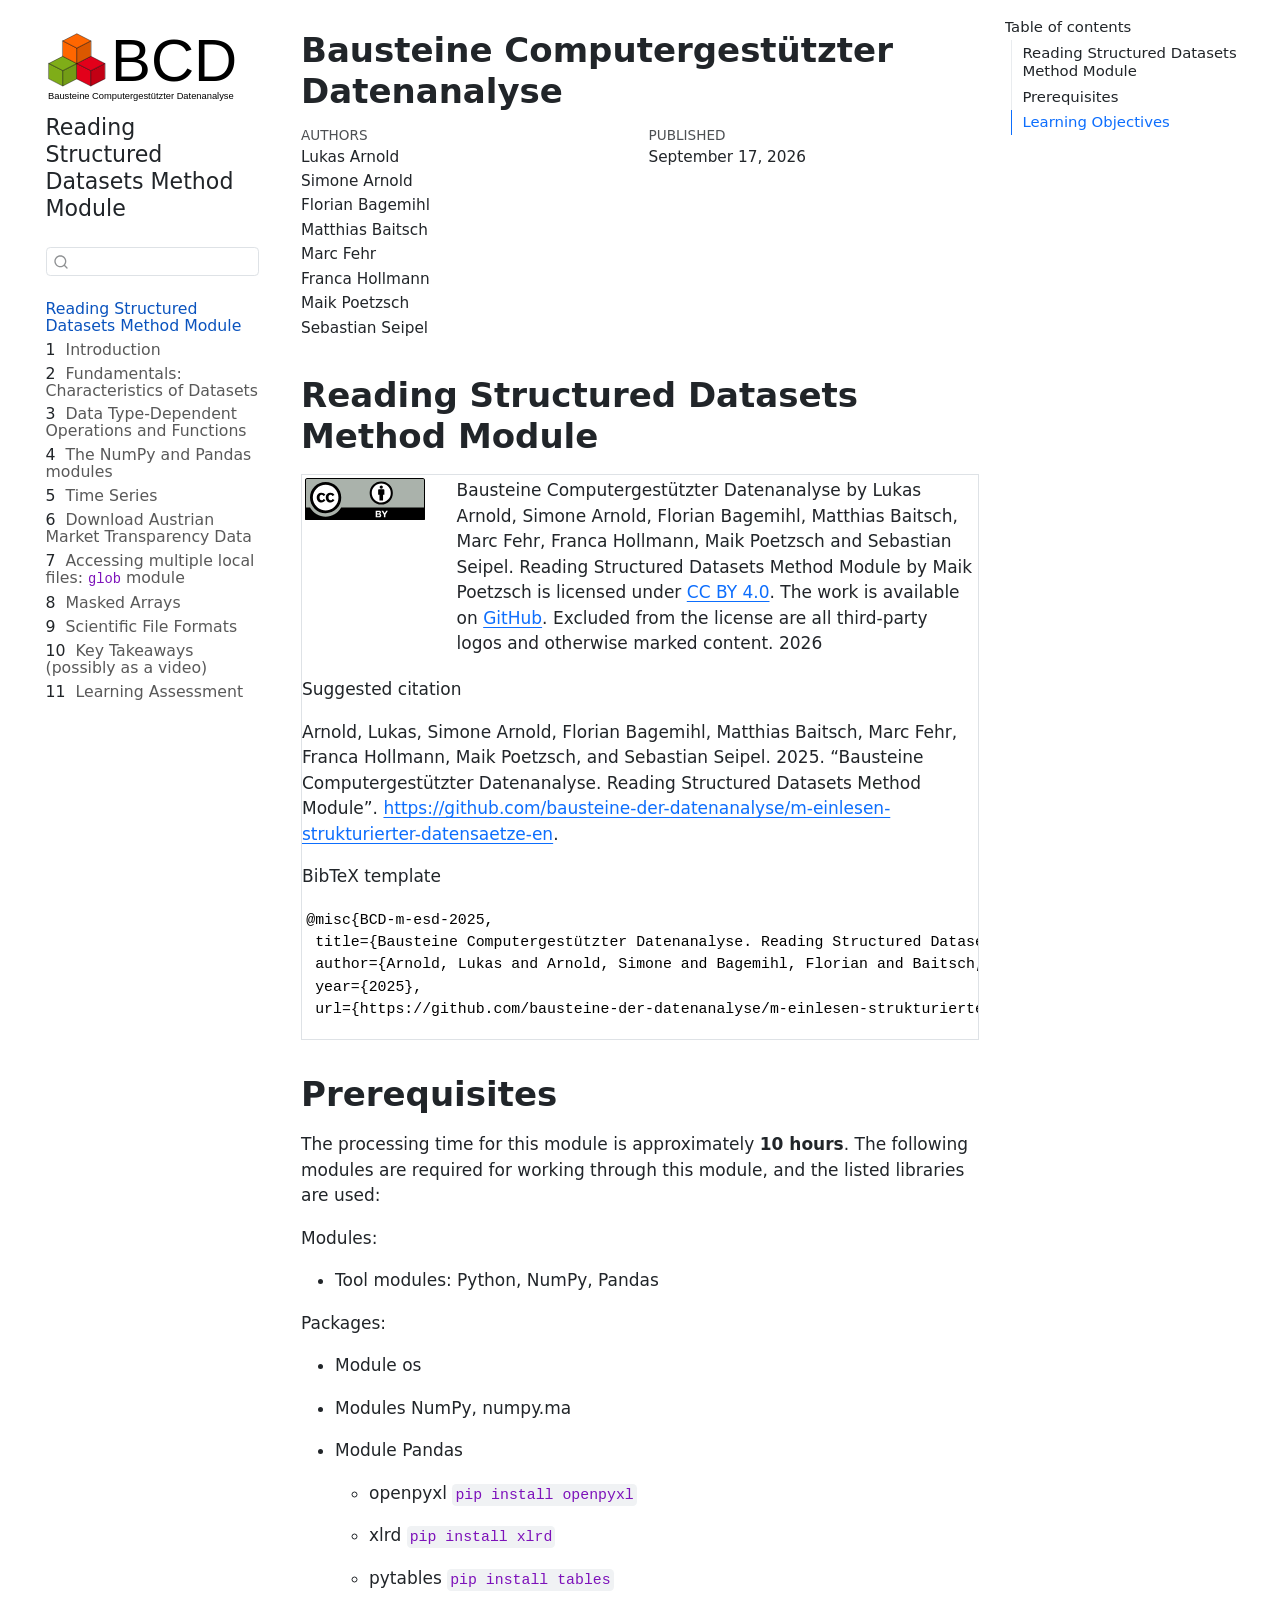
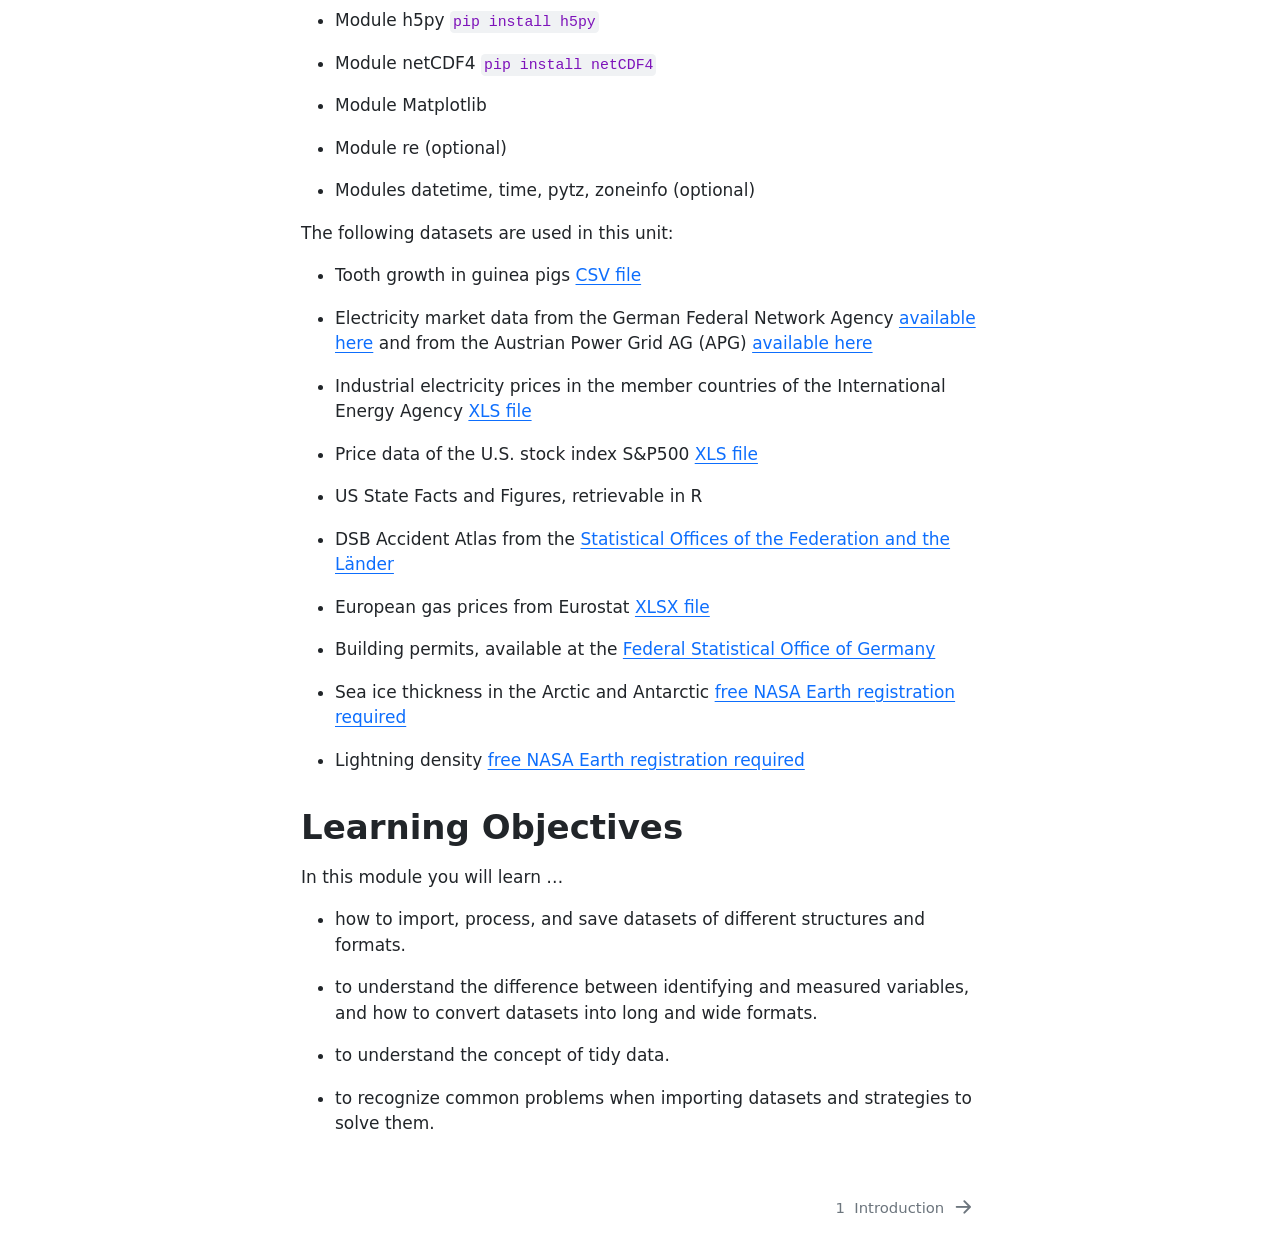
==== commit c6e560f7: "CI added changes 2026-09-17 10:15:12" ====
--- a/output/book/index.html
+++ b/output/book/index.html
@@ -14,7 +14,7 @@
 <meta name="author" content="Franca Hollmann">
 <meta name="author" content="Maik Poetzsch">
 <meta name="author" content="Sebastian Seipel">
-<meta name="dcterms.date" content="2026-09-16">
+<meta name="dcterms.date" content="2026-09-17">
 
 <title>Bausteine Computergestützter Datenanalyse</title>
 <style>
@@ -45,7 +45,7 @@
 <script src="site_libs/quarto-search/fuse.min.js"></script>
 <script src="site_libs/quarto-search/quarto-search.js"></script>
 <meta name="quarto:offset" content="./">
-<link href="./skript/einlesen-strukturierter-datensaetze.html" rel="next">
+<link href="./skript/einleitung.html" rel="next">
 <script src="site_libs/quarto-html/quarto.js" type="module"></script>
 <script src="site_libs/quarto-html/tabsets/tabsets.js" type="module"></script>
 <script src="site_libs/quarto-html/popper.min.js"></script>
@@ -135,8 +135,68 @@
 </li>
         <li class="sidebar-item">
   <div class="sidebar-item-container"> 
-  <a href="./skript/einlesen-strukturierter-datensaetze.html" class="sidebar-item-text sidebar-link">
+  <a href="./skript/einleitung.html" class="sidebar-item-text sidebar-link">
  <span class="menu-text"><span class="chapter-number">1</span>&nbsp; <span class="chapter-title">Introduction</span></span></a>
+  </div>
+</li>
+        <li class="sidebar-item">
+  <div class="sidebar-item-container"> 
+  <a href="./skript/grundlagen.html" class="sidebar-item-text sidebar-link">
+ <span class="menu-text"><span class="chapter-number">2</span>&nbsp; <span class="chapter-title">Fundamentals: Characteristics of Datasets</span></span></a>
+  </div>
+</li>
+        <li class="sidebar-item">
+  <div class="sidebar-item-container"> 
+  <a href="./skript/datentypoperationen.html" class="sidebar-item-text sidebar-link">
+ <span class="menu-text"><span class="chapter-number">3</span>&nbsp; <span class="chapter-title">Data Type-Dependent Operations and Functions</span></span></a>
+  </div>
+</li>
+        <li class="sidebar-item">
+  <div class="sidebar-item-container"> 
+  <a href="./skript/numpy-pandas.html" class="sidebar-item-text sidebar-link">
+ <span class="menu-text"><span class="chapter-number">4</span>&nbsp; <span class="chapter-title">The NumPy and Pandas modules</span></span></a>
+  </div>
+</li>
+        <li class="sidebar-item">
+  <div class="sidebar-item-container"> 
+  <a href="./skript/zeitreihen.html" class="sidebar-item-text sidebar-link">
+ <span class="menu-text"><span class="chapter-number">5</span>&nbsp; <span class="chapter-title">Time Series</span></span></a>
+  </div>
+</li>
+        <li class="sidebar-item">
+  <div class="sidebar-item-container"> 
+  <a href="./skript/marktdaten-oesterreich.html" class="sidebar-item-text sidebar-link">
+ <span class="menu-text"><span class="chapter-number">6</span>&nbsp; <span class="chapter-title">Download Austrian Market Transparency Data</span></span></a>
+  </div>
+</li>
+        <li class="sidebar-item">
+  <div class="sidebar-item-container"> 
+  <a href="./skript/modul-glob.html" class="sidebar-item-text sidebar-link">
+ <span class="menu-text"><span class="chapter-number">7</span>&nbsp; <span class="chapter-title">Accessing multiple local files: <code>glob</code> module</span></span></a>
+  </div>
+</li>
+        <li class="sidebar-item">
+  <div class="sidebar-item-container"> 
+  <a href="./skript/maskierte-arrays.html" class="sidebar-item-text sidebar-link">
+ <span class="menu-text"><span class="chapter-number">8</span>&nbsp; <span class="chapter-title">Masked Arrays</span></span></a>
+  </div>
+</li>
+        <li class="sidebar-item">
+  <div class="sidebar-item-container"> 
+  <a href="./skript/dateiformate.html" class="sidebar-item-text sidebar-link">
+ <span class="menu-text"><span class="chapter-number">9</span>&nbsp; <span class="chapter-title">Scientific File Formats</span></span></a>
+  </div>
+</li>
+        <li class="sidebar-item">
+  <div class="sidebar-item-container"> 
+  <a href="./skript/daswichtigste.html" class="sidebar-item-text sidebar-link">
+ <span class="menu-text"><span class="chapter-number">10</span>&nbsp; <span class="chapter-title">Key Takeaways (possibly as a video)</span></span></a>
+  </div>
+</li>
+        <li class="sidebar-item">
+  <div class="sidebar-item-container"> 
+  <a href="./skript/lernzielkontrolle.html" class="sidebar-item-text sidebar-link">
+ <span class="menu-text"><span class="chapter-number">11</span>&nbsp; <span class="chapter-title">Learning Assessment</span></span></a>
   </div>
 </li>
     </ul>
@@ -184,7 +244,7 @@
     <div>
     <div class="quarto-title-meta-heading">Published</div>
     <div class="quarto-title-meta-contents">
-      <p class="date">September 16, 2026</p>
+      <p class="date">September 17, 2026</p>
     </div>
   </div>
   
@@ -205,7 +265,7 @@
 <p><img src="skript/00-bilder/CC-BY.svg" class="img-fluid" alt="Symbol of the Creative Commons BY license notice"></p>
 </div>
 <div class="quarto-layout-cell" style="flex-basis: 80.0%;justify-content: flex-start;">
-<p>Bausteine Computergestützter Datenanalyse by Lukas Arnold, Simone Arnold, Florian Bagemihl, Matthias Baitsch, Marc Fehr, Franca Hollmann, Maik Poetzsch and Sebastian Seipel. Reading Structured Datasets Method Module by Maik Poetzsch is licensed under <a href="https://creativecommons.org/licenses/by/4.0/deed.en">CC BY 4.0</a>. The work is available on <a href="https://github.com/bausteine-der-datenanalyse/m-einlesen-strukturierter-datensaetze-en">GitHub</a>. Excluded from the license are all third-party logos and otherwise marked content. 2025</p>
+<p>Bausteine Computergestützter Datenanalyse by Lukas Arnold, Simone Arnold, Florian Bagemihl, Matthias Baitsch, Marc Fehr, Franca Hollmann, Maik Poetzsch and Sebastian Seipel. Reading Structured Datasets Method Module by Maik Poetzsch is licensed under <a href="https://creativecommons.org/licenses/by/4.0/deed.en">CC BY 4.0</a>. The work is available on <a href="https://github.com/bausteine-der-datenanalyse/m-einlesen-strukturierter-datensaetze-en">GitHub</a>. Excluded from the license are all third-party logos and otherwise marked content. 2026</p>
 </div>
 </div>
 </div>
@@ -674,7 +734,7 @@
   <div class="nav-page nav-page-previous">
   </div>
   <div class="nav-page nav-page-next">
-      <a href="./skript/einlesen-strukturierter-datensaetze.html" class="pagination-link" aria-label="Introduction">
+      <a href="./skript/einleitung.html" class="pagination-link" aria-label="Introduction">
         <span class="nav-page-text"><span class="chapter-number">1</span>&nbsp; <span class="chapter-title">Introduction</span></span> <i class="bi bi-arrow-right-short"></i>
       </a>
   </div>
